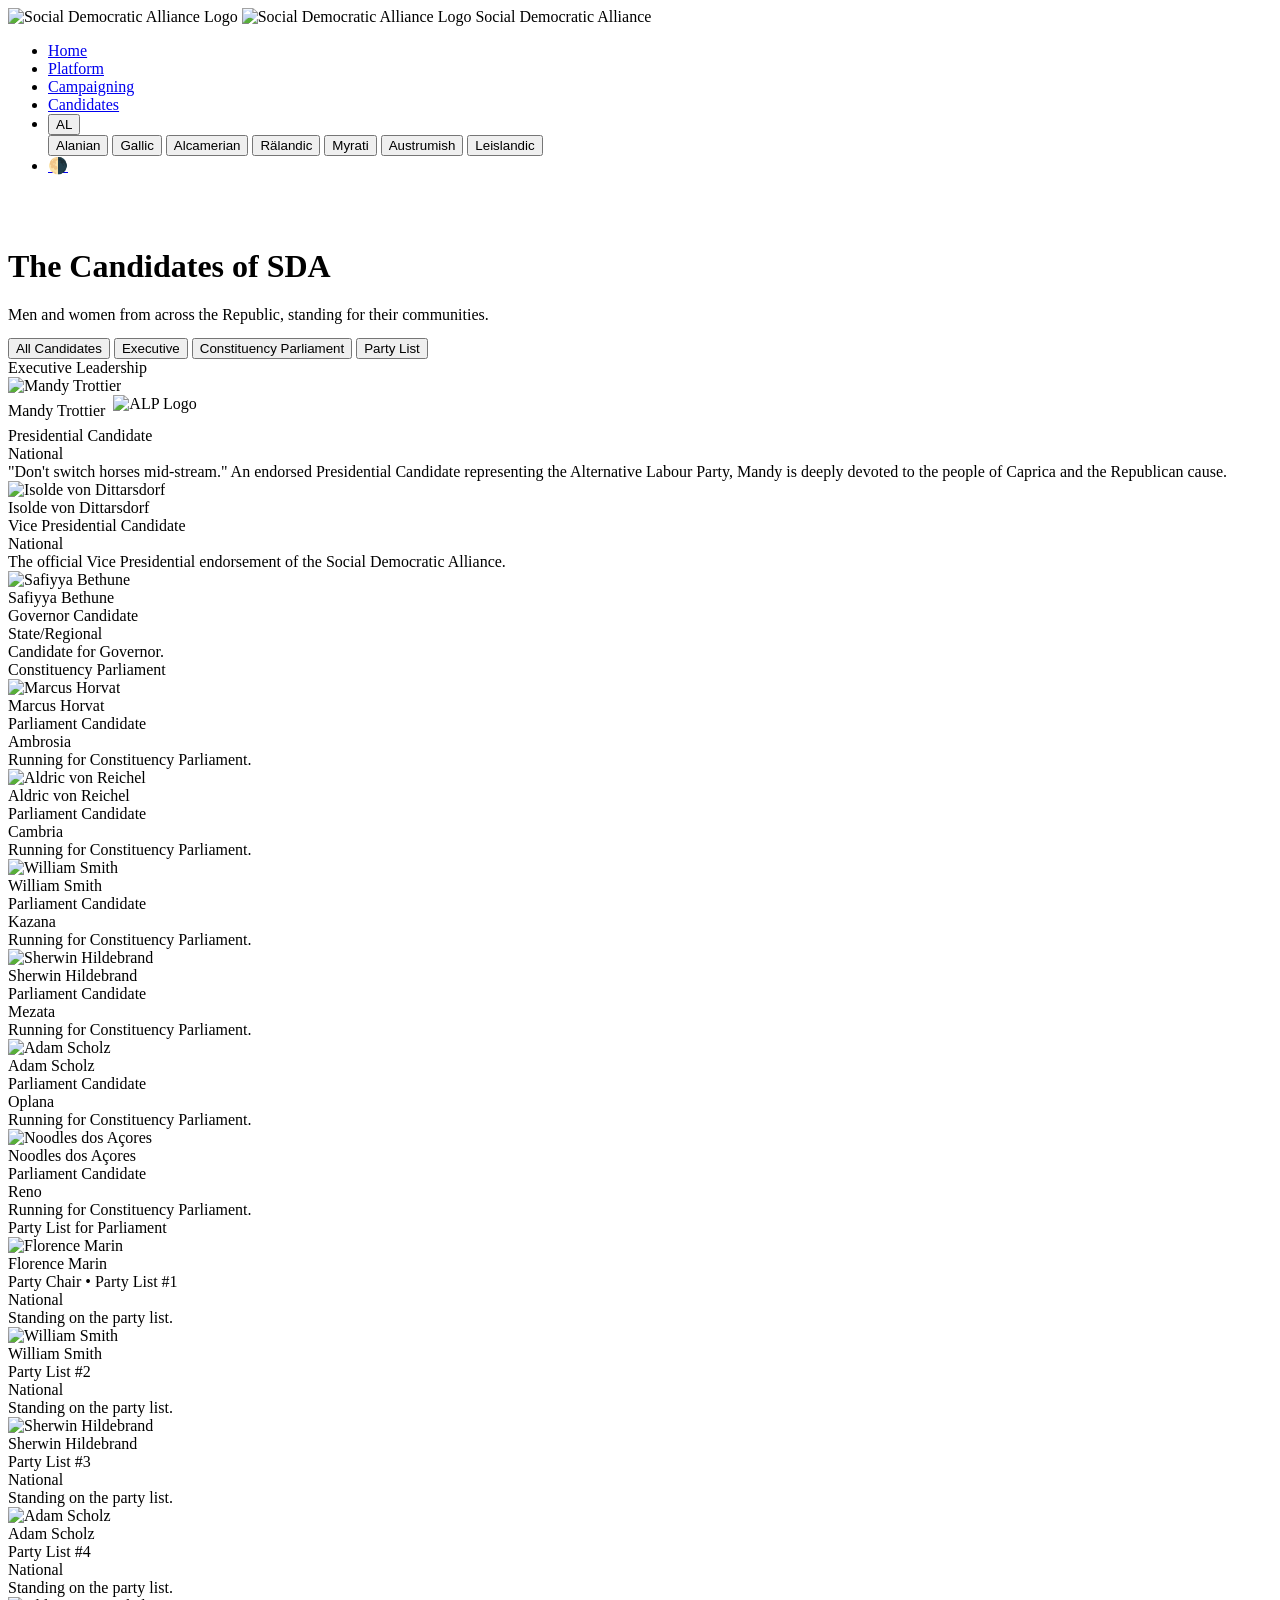
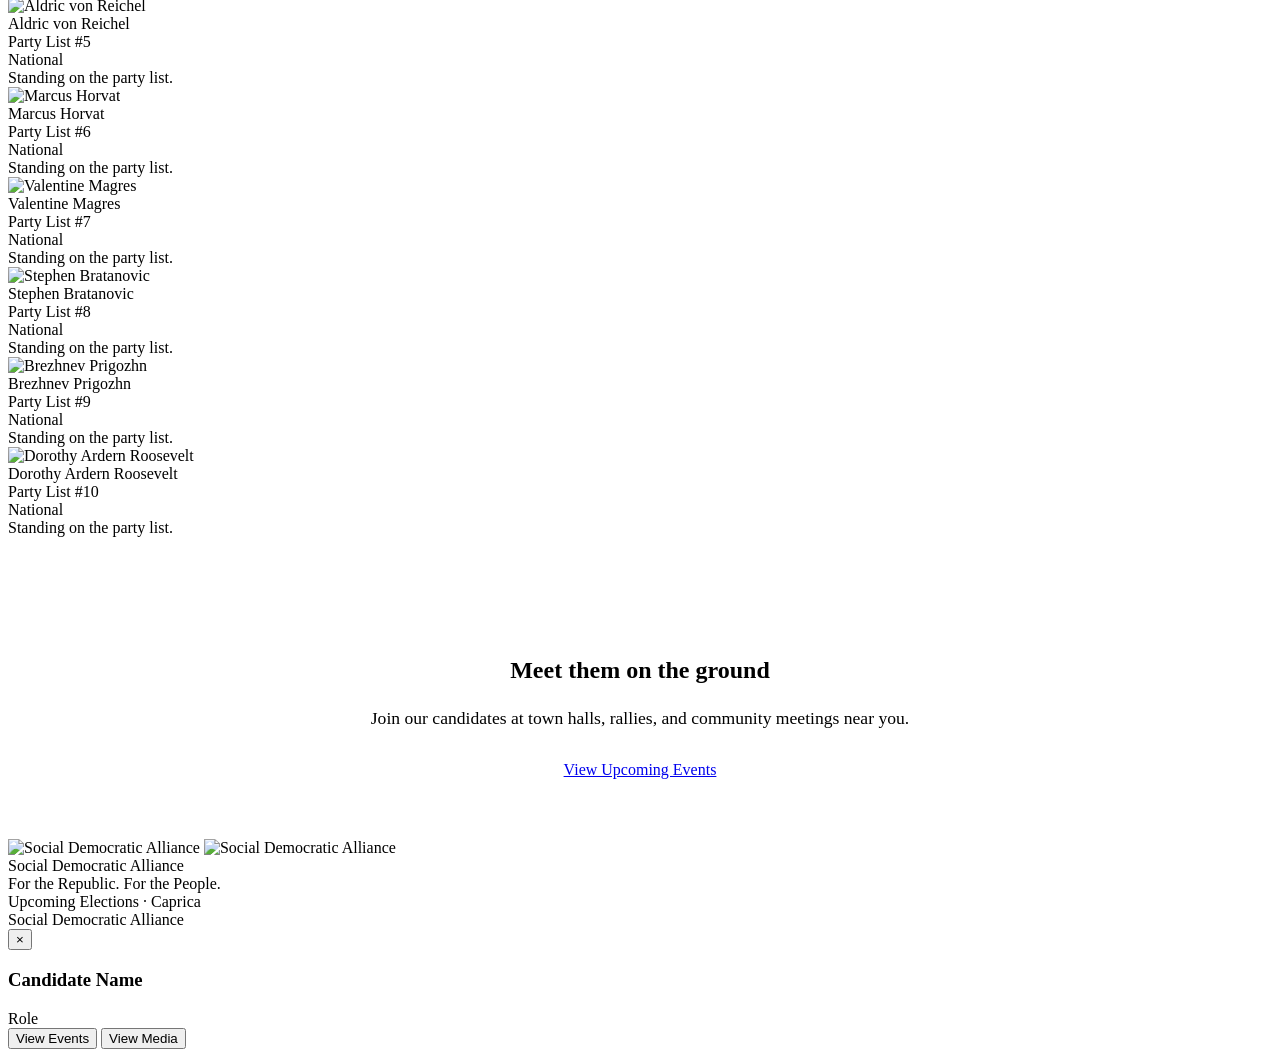
==== candidates.html @ 98ae981b "fix: prevent nav-brand from being overwritten by translations, preserving the site logos" ====
<!DOCTYPE html>

<html lang="en">
<head>
<meta charset="utf-8"/>
<meta content="width=device-width, initial-scale=1.0" name="viewport"/>
<title>Social Democratic Alliance - Candidates</title>
<link href="https://fonts.googleapis.com/css2?family=Playfair+Display:wght@400;600;700;900&amp;family=Inter:wght@300;400;500;600&amp;display=swap" rel="stylesheet"/>
<link href="assets/css/style.css?v=7.1" rel="stylesheet"/>
<script>
    const savedTheme = localStorage.getItem('theme');
    const systemPrefersDark = window.matchMedia && window.matchMedia('(prefers-color-scheme: dark)').matches;
    if (savedTheme === 'dark' || (!savedTheme && systemPrefersDark)) {
      document.documentElement.classList.add('dark-theme');
    }
  </script>
<script defer="" src="assets/js/translations.js?v=2.0"></script>
<link href="assets/images/favicon.png" rel="icon" type="image/png"/>
<meta content="Social Democratic Alliance - Candidates" property="og:title"/>
<meta content="Meet our candidates. For the Republic. For the People." property="og:description"/>
<meta content="https://uumeet-zade.github.io/sdapage/assets/images/assets/images/link_preview.png" property="og:image"/>
<meta content="website" property="og:type"/>
<meta content="summary_large_image" name="twitter:card"/>
<meta content="Social Democratic Alliance - Candidates" name="twitter:title"/>
<meta content="Meet our candidates. For the Republic. For the People." name="twitter:description"/>
<meta content="https://uumeet-zade.github.io/sdapage/assets/images/assets/images/link_preview.png" name="twitter:image"/>
</head>
<body>
<nav>
<a class="nav-brand" href="index.html" style="text-decoration: none; color: inherit;">
<img alt="Social Democratic Alliance Logo" class="nav-logo logo-light" src="assets/images/SDAlogo.svg"/>
<img alt="Social Democratic Alliance Logo" class="nav-logo logo-dark" src="assets/images/SDAlogo-dark.svg"/>
<span class="nav-name" data-i18n="nav-name">Social Democratic Alliance</span>
</a>
<ul class="nav-links">
<li><a data-i18n="nav-home" href="index.html">Home</a></li>
<li><a data-i18n="nav-platform" href="platform.html">Platform</a></li>
<li><a data-i18n="nav-campaigning" href="events.html">Campaigning</a></li>
<li><a class="active" data-i18n="nav-candidates" href="candidates.html">Candidates</a></li>
<li class="lang-switcher">
<button aria-label="Change Language" class="lang-toggle">
<span class="lang-current">AL</span>
</button>
<div class="lang-dropdown">
<button class="lang-option active" data-i18n="auto-candidates-1" data-lang="al">Alanian</button>
<button class="lang-option" data-i18n="auto-candidates-2" data-lang="ga">Gallic</button>
<button class="lang-option" data-i18n="auto-candidates-3" data-lang="ac">Alcamerian</button>
<button class="lang-option" data-i18n="auto-candidates-4" data-lang="ra">Rälandic</button>
<button class="lang-option" data-i18n="auto-candidates-5" data-lang="my">Myrati</button>
<button class="lang-option" data-i18n="auto-candidates-6" data-lang="au">Austrumish</button>
<button class="lang-option" data-i18n="auto-candidates-7" data-lang="le">Leislandic</button>
</div>
</li>
<li><a class="theme-toggle" data-i18n="auto-candidates-84" href="#" onclick="toggleTheme(event)" title="Toggle Night Mode">🌗</a></li>
</ul>
</nav>
<div class="page-header" style="margin-top: 73px;">
<h1 data-i18n="cand-page-title">The Candidates of SDA</h1>
<p data-i18n="cand-page-desc" style="margin-bottom: 24px;">Men and women from across the Republic, standing for their communities.</p>
</div>
<div class="candidate-filters event-filters" style="margin-top: -10px;">
<button class="filter-btn active" data-filter="all" data-i18n="filter-all-cand">All Candidates</button>
<button class="filter-btn" data-filter="executive" data-i18n="filter-exec">Executive</button>
<button class="filter-btn" data-filter="house" data-i18n="filter-house">Constituency Parliament</button>
<button class="filter-btn" data-filter="list" data-i18n="filter-list">Party List</button>
</div>
<div class="candidates-section">
<div class="candidates-category" data-category="executive">
<div class="category-label" data-i18n="cand-cat-exec">Executive Leadership</div>
<div class="featured-candidates">
<div class="featured-candidate-card">
<img alt="Mandy Trottier" class="candidate-image" src="assets/images/portraits/MandyTrottier.png"/>
<div class="candidate-details">
<div class="candidate-name" data-i18n="auto-candidates-8" style="display: flex; align-items: center; gap: 8px;">Mandy Trottier <img alt="ALP Logo" src="assets/images/ALPLogo.png" style="height: 32px; width: auto;" title="Alternative Labour Party"/></div>
<div class="candidate-role" data-i18n="auto-candidates-9">Presidential Candidate</div>
<div class="candidate-constituency" data-i18n="auto-candidates-10">National</div>
<div class="candidate-bio" data-i18n="auto-candidates-11">"Don't switch horses mid-stream." An endorsed Presidential Candidate representing the Alternative Labour Party, Mandy is deeply devoted to the people of Caprica and the Republican cause.</div>
</div>
</div>
<div class="featured-candidate-card">
<img alt="Isolde von Dittarsdorf" class="candidate-image" src="assets/images/portraits/IsoldeVonDittarsdorf.jpg"/>
<div class="candidate-details">
<div class="candidate-name" data-i18n="auto-candidates-12">Isolde von Dittarsdorf</div>
<div class="candidate-role" data-i18n="auto-candidates-13">Vice Presidential Candidate</div>
<div class="candidate-constituency" data-i18n="auto-candidates-14">National</div>
<div class="candidate-bio" data-i18n="auto-candidates-15">The official Vice Presidential endorsement of the Social Democratic Alliance.</div>
</div>
</div>
<div class="featured-candidate-card">
<img alt="Safiyya Bethune" class="candidate-image" src="assets/images/portraits/SafiyaBethune.jpg"/>
<div class="candidate-details">
<div class="candidate-name" data-i18n="auto-candidates-16">Safiyya Bethune</div>
<div class="candidate-role" data-i18n="role-gov">Governor Candidate</div>
<div class="candidate-constituency" data-i18n="const-gov">State/Regional</div>
<div class="candidate-bio" data-i18n="bio-gov">Candidate for Governor.</div>
</div>
</div>
</div>
</div>
<div class="candidates-category" data-category="house">
<div class="category-label" data-i18n="cand-cat-const">Constituency Parliament</div>
<div class="masonry-candidates">
<div class="candidate-card">
<img alt="Marcus Horvat" class="candidate-image" src="assets/images/portraits/MarcusHorvat.jpg" style="object-position: 100% 50%;"/>
<div class="candidate-name" data-i18n="auto-candidates-17">Marcus Horvat</div>
<div class="candidate-role" data-i18n="auto-candidates-18">Parliament Candidate</div>
<div class="candidate-constituency" data-i18n="auto-candidates-19">Ambrosia</div>
<div class="candidate-bio" data-i18n="auto-candidates-20">Running for Constituency Parliament.</div>
</div>
<div class="candidate-card">
<img alt="Aldric von Reichel" class="candidate-image" src="assets/images/portraits/AldricvonReichel.png" style="object-position: 100% 50%;"/>
<div class="candidate-name" data-i18n="auto-candidates-21">Aldric von Reichel</div>
<div class="candidate-role" data-i18n="auto-candidates-22">Parliament Candidate</div>
<div class="candidate-constituency" data-i18n="auto-candidates-23">Cambria</div>
<div class="candidate-bio" data-i18n="auto-candidates-24">Running for Constituency Parliament.</div>
</div>
<div class="candidate-card">
<img alt="William Smith" class="candidate-image" src="assets/images/portraits/WillSmith.png" style="object-position: 100% 50%;"/>
<div class="candidate-name" data-i18n="auto-candidates-25">William Smith</div>
<div class="candidate-role" data-i18n="auto-candidates-26">Parliament Candidate</div>
<div class="candidate-constituency" data-i18n="auto-candidates-27">Kazana</div>
<div class="candidate-bio" data-i18n="auto-candidates-28">Running for Constituency Parliament.</div>
</div>
<div class="candidate-card">
<img alt="Sherwin Hildebrand" class="candidate-image" src="assets/images/portraits/SherwinHildebrand.png" style="object-position: 100% 50%;"/>
<div class="candidate-name" data-i18n="auto-candidates-29">Sherwin Hildebrand</div>
<div class="candidate-role" data-i18n="auto-candidates-30">Parliament Candidate</div>
<div class="candidate-constituency" data-i18n="auto-candidates-31">Mezata</div>
<div class="candidate-bio" data-i18n="auto-candidates-32">Running for Constituency Parliament.</div>
</div>
<div class="candidate-card">
<img alt="Adam Scholz" class="candidate-image" src="assets/images/portraits/AdamScholz.png" style="object-position: 100% 50%;"/>
<div class="candidate-name" data-i18n="auto-candidates-33">Adam Scholz</div>
<div class="candidate-role" data-i18n="auto-candidates-34">Parliament Candidate</div>
<div class="candidate-constituency" data-i18n="auto-candidates-35">Oplana</div>
<div class="candidate-bio" data-i18n="auto-candidates-36">Running for Constituency Parliament.</div>
</div>
<div class="candidate-card">
<img alt="Noodles dos Açores" class="candidate-image" src="assets/images/portraits/NoodlesDosAcores.jpg" style="object-position: 100% 50%;"/>
<div class="candidate-name" data-i18n="auto-candidates-37">Noodles dos Açores</div>
<div class="candidate-role" data-i18n="auto-candidates-38">Parliament Candidate</div>
<div class="candidate-constituency" data-i18n="auto-candidates-39">Reno</div>
<div class="candidate-bio" data-i18n="auto-candidates-40">Running for Constituency Parliament.</div>
</div>
</div>
</div>
<div class="candidates-category" data-category="list">
<div class="category-label" data-i18n="cand-cat-list">Party List for Parliament</div>
<div class="masonry-candidates">
<div class="candidate-card">
<img alt="Florence Marin" class="candidate-image" src="assets/images/portraits/FlorenceMarin.png" style="object-position: 100% 50%;"/>
<div class="candidate-name" data-i18n="auto-candidates-41">Florence Marin</div>
<div class="candidate-role" data-i18n="auto-candidates-42">Party Chair • Party List #1</div>
<div class="candidate-constituency" data-i18n="auto-candidates-43">National</div>
<div class="candidate-bio" data-i18n="auto-candidates-44">Standing on the party list.</div>
</div>
<div class="candidate-card">
<img alt="William Smith" class="candidate-image" src="assets/images/portraits/WillSmith.png" style="object-position: 100% 50%;"/>
<div class="candidate-name" data-i18n="auto-candidates-45">William Smith</div>
<div class="candidate-role" data-i18n="auto-candidates-46">Party List #2</div>
<div class="candidate-constituency" data-i18n="auto-candidates-47">National</div>
<div class="candidate-bio" data-i18n="auto-candidates-48">Standing on the party list.</div>
</div>
<div class="candidate-card">
<img alt="Sherwin Hildebrand" class="candidate-image" src="assets/images/portraits/SherwinHildebrand.png" style="object-position: 100% 50%;"/>
<div class="candidate-name" data-i18n="auto-candidates-49">Sherwin Hildebrand</div>
<div class="candidate-role" data-i18n="auto-candidates-50">Party List #3</div>
<div class="candidate-constituency" data-i18n="auto-candidates-51">National</div>
<div class="candidate-bio" data-i18n="auto-candidates-52">Standing on the party list.</div>
</div>
<div class="candidate-card">
<img alt="Adam Scholz" class="candidate-image" src="assets/images/portraits/AdamScholz.png" style="object-position: 100% 50%;"/>
<div class="candidate-name" data-i18n="auto-candidates-53">Adam Scholz</div>
<div class="candidate-role" data-i18n="auto-candidates-54">Party List #4</div>
<div class="candidate-constituency" data-i18n="auto-candidates-55">National</div>
<div class="candidate-bio" data-i18n="auto-candidates-56">Standing on the party list.</div>
</div>
<div class="candidate-card">
<img alt="Aldric von Reichel" class="candidate-image" src="assets/images/portraits/AldricvonReichel.png" style="object-position: 100% 50%;"/>
<div class="candidate-name" data-i18n="auto-candidates-57">Aldric von Reichel</div>
<div class="candidate-role" data-i18n="auto-candidates-58">Party List #5</div>
<div class="candidate-constituency" data-i18n="auto-candidates-59">National</div>
<div class="candidate-bio" data-i18n="auto-candidates-60">Standing on the party list.</div>
</div>
<div class="candidate-card">
<img alt="Marcus Horvat" class="candidate-image" src="assets/images/portraits/MarcusHorvat.jpg" style="object-position: 100% 50%;"/>
<div class="candidate-name" data-i18n="auto-candidates-61">Marcus Horvat</div>
<div class="candidate-role" data-i18n="auto-candidates-62">Party List #6</div>
<div class="candidate-constituency" data-i18n="auto-candidates-63">National</div>
<div class="candidate-bio" data-i18n="auto-candidates-64">Standing on the party list.</div>
</div>
<div class="candidate-card">
<img alt="Valentine Magres" class="candidate-image" src="assets/images/portraits/ValentineMagres.png" style="object-position: 100% 50%;"/>
<div class="candidate-name" data-i18n="auto-candidates-65">Valentine Magres</div>
<div class="candidate-role" data-i18n="auto-candidates-66">Party List #7</div>
<div class="candidate-constituency" data-i18n="auto-candidates-67">National</div>
<div class="candidate-bio" data-i18n="auto-candidates-68">Standing on the party list.</div>
</div>
<div class="candidate-card">
<img alt="Stephen Bratanovic" class="candidate-image" src="assets/images/portraits/StephenBratanovic.jpg" style="object-position: 100% 50%;"/>
<div class="candidate-name" data-i18n="auto-candidates-69">Stephen Bratanovic</div>
<div class="candidate-role" data-i18n="auto-candidates-70">Party List #8</div>
<div class="candidate-constituency" data-i18n="auto-candidates-71">National</div>
<div class="candidate-bio" data-i18n="auto-candidates-72">Standing on the party list.</div>
</div>
<div class="candidate-card">
<img alt="Brezhnev Prigozhn" class="candidate-image" src="assets/images/portraits/BrezhnevPrigozgin.jpeg" style="object-position: 100% 50%;"/>
<div class="candidate-name" data-i18n="auto-candidates-73">Brezhnev Prigozhn</div>
<div class="candidate-role" data-i18n="auto-candidates-74">Party List #9</div>
<div class="candidate-constituency" data-i18n="auto-candidates-75">National</div>
<div class="candidate-bio" data-i18n="auto-candidates-76">Standing on the party list.</div>
</div>
<div class="candidate-card">
<img alt="Dorothy Ardern Roosevelt" class="candidate-image" src="assets/images/portraits/DorothyArdernRoosevelt.png" style="object-position: 100% 50%;"/>
<div class="candidate-name" data-i18n="auto-candidates-77">Dorothy Ardern Roosevelt</div>
<div class="candidate-role" data-i18n="auto-candidates-78">Party List #10</div>
<div class="candidate-constituency" data-i18n="auto-candidates-79">National</div>
<div class="candidate-bio" data-i18n="auto-candidates-80">Standing on the party list.</div>
</div>
</div>
</div>
</div>
<section class="pillars" style="text-align: center; padding: 60px 5%; background: var(--bg-body); margin-top: 40px;">
<h2 class="section-title" data-i18n="cand-meet-title" style="margin-bottom: 24px;">Meet them on the ground</h2>
<p data-i18n="cand-meet-desc" style="font-size: 1.1rem; color: var(--text-muted); max-width: 600px; margin: 0 auto 32px;">Join our candidates at town halls, rallies, and community meetings near you.</p>
<a class="btn-primary" data-i18n="cand-meet-btn" href="events.html">View Upcoming Events</a>
</section>
<footer>
<div class="footer-container">
<div class="footer-brand">
<img alt="Social Democratic Alliance" class="logo-light" src="assets/images/SDAlogo.svg"/>
<img alt="Social Democratic Alliance" class="logo-dark" src="assets/images/SDAlogo-dark.svg"/>
<div class="footer-brand-text">
<div class="footer-name" data-i18n="footer-name">Social Democratic Alliance</div>
<div class="footer-motto" data-i18n="footer-motto">For the Republic. For the People.</div>
</div>
</div>
<div class="footer-copy" data-i18n="footer-copy">
          Upcoming Elections · Caprica<br/>
          Social Democratic Alliance
        </div>
</div>
</footer>
<!-- Candidate Action Modal -->
<div class="modal-backdrop" id="candidate-modal">
<div class="modal-content">
<button aria-label="Close modal" class="modal-close">×</button>
<div class="modal-header">
<h3 id="modal-candidate-name">Candidate Name</h3>
<p class="candidate-role" data-i18n="auto-candidates-81" id="modal-candidate-role" style="margin-bottom: 0;">Role</p>
</div>
<div class="modal-body">
<button class="btn-primary modal-action-btn" data-i18n="auto-candidates-82" onclick="alert('Coming soon!')">View Events</button>
<button class="btn-secondary modal-action-btn" onclick="alert('Coming soon!')">View Media</button>
</div>
</div>
</div>
<script>
    function toggleTheme(e) {
      if (e) e.preventDefault();
      const html = document.documentElement;
      if (html.classList.contains('dark-theme')) {
        html.classList.remove('dark-theme');
        localStorage.setItem('theme', 'light');
      } else {
        html.classList.add('dark-theme');
        localStorage.setItem('theme', 'dark');
      }
    }

    // Modal Logic
    document.addEventListener('DOMContentLoaded', () => {
      const modal = document.getElementById('candidate-modal');
      const closeBtn = document.querySelector('.modal-close');
      const nameEl = document.getElementById('modal-candidate-name');
      const roleEl = document.getElementById('modal-candidate-role');
      const candidateCards = document.querySelectorAll('.candidate-card, .featured-candidate-card');

      // Open modal on card click
      candidateCards.forEach(card => {
        card.addEventListener('click', () => {
          const name = card.querySelector('.candidate-name').textContent;
          const role = card.querySelector('.candidate-role').textContent;
          
          nameEl.textContent = name;
          roleEl.textContent = role;
          
          const modalBody = modal.querySelector('.modal-body');
          if (name.includes('Isolde') || name.includes('Mandy')) {
             modalBody.innerHTML = '<p style="text-align: center; color: var(--text-muted); font-style: italic; font-size: 1.1rem; padding: 20px 0;">Refer to their respective publishings for campaigning and media events.</p>';
          } else {
             modalBody.innerHTML = `
                <button class="btn-primary modal-action-btn" onclick="alert('Coming soon!')">View Events</button>
                <button class="btn-secondary modal-action-btn" onclick="alert('Coming soon!')">View Media</button>
             `;
          }
          
          modal.classList.add('active');
          document.body.style.overflow = 'hidden'; // Prevent scrolling
        });
      });

      // Close modal functions
      const closeModal = () => {
        modal.classList.remove('active');
        document.body.style.overflow = ''; // Restore scrolling
      };

      closeBtn.addEventListener('click', closeModal);

      // Close on backdrop click
      modal.addEventListener('click', (e) => {
        if (e.target === modal) {
          closeModal();
        }
      });
      
      // Close on Escape key
      document.addEventListener('keydown', (e) => {
        if (e.key === 'Escape' && modal.classList.contains('active')) {
          closeModal();
        }
      });
    });

    // Filter Logic
    document.addEventListener('DOMContentLoaded', () => {
      const filterBtns = document.querySelectorAll('.candidate-filters .filter-btn');
      const categories = document.querySelectorAll('.candidates-category');
      
      // Ensure smooth transitions
      categories.forEach(c => {
        c.style.transition = 'opacity 0.4s ease, transform 0.5s cubic-bezier(0.175, 0.885, 0.32, 1.1)';
      });

      filterBtns.forEach(btn => {
        btn.addEventListener('click', () => {
          filterBtns.forEach(b => b.classList.remove('active'));
          btn.classList.add('active');

          const filterValue = btn.getAttribute('data-filter');

          categories.forEach(category => {
            const catType = category.getAttribute('data-category');
            if (filterValue === 'all' || catType === filterValue) {
              category.style.display = 'block';
              setTimeout(() => {
                category.style.opacity = '1';
                category.style.transform = 'translateY(0) scale(1)';
              }, 10);
            } else {
              category.style.opacity = '0';
              category.style.transform = 'translateY(20px) scale(0.95)';
              setTimeout(() => {
                category.style.display = 'none';
              }, 300);
            }
          });
        });
      });
    });
  </script>
</body>
</html>
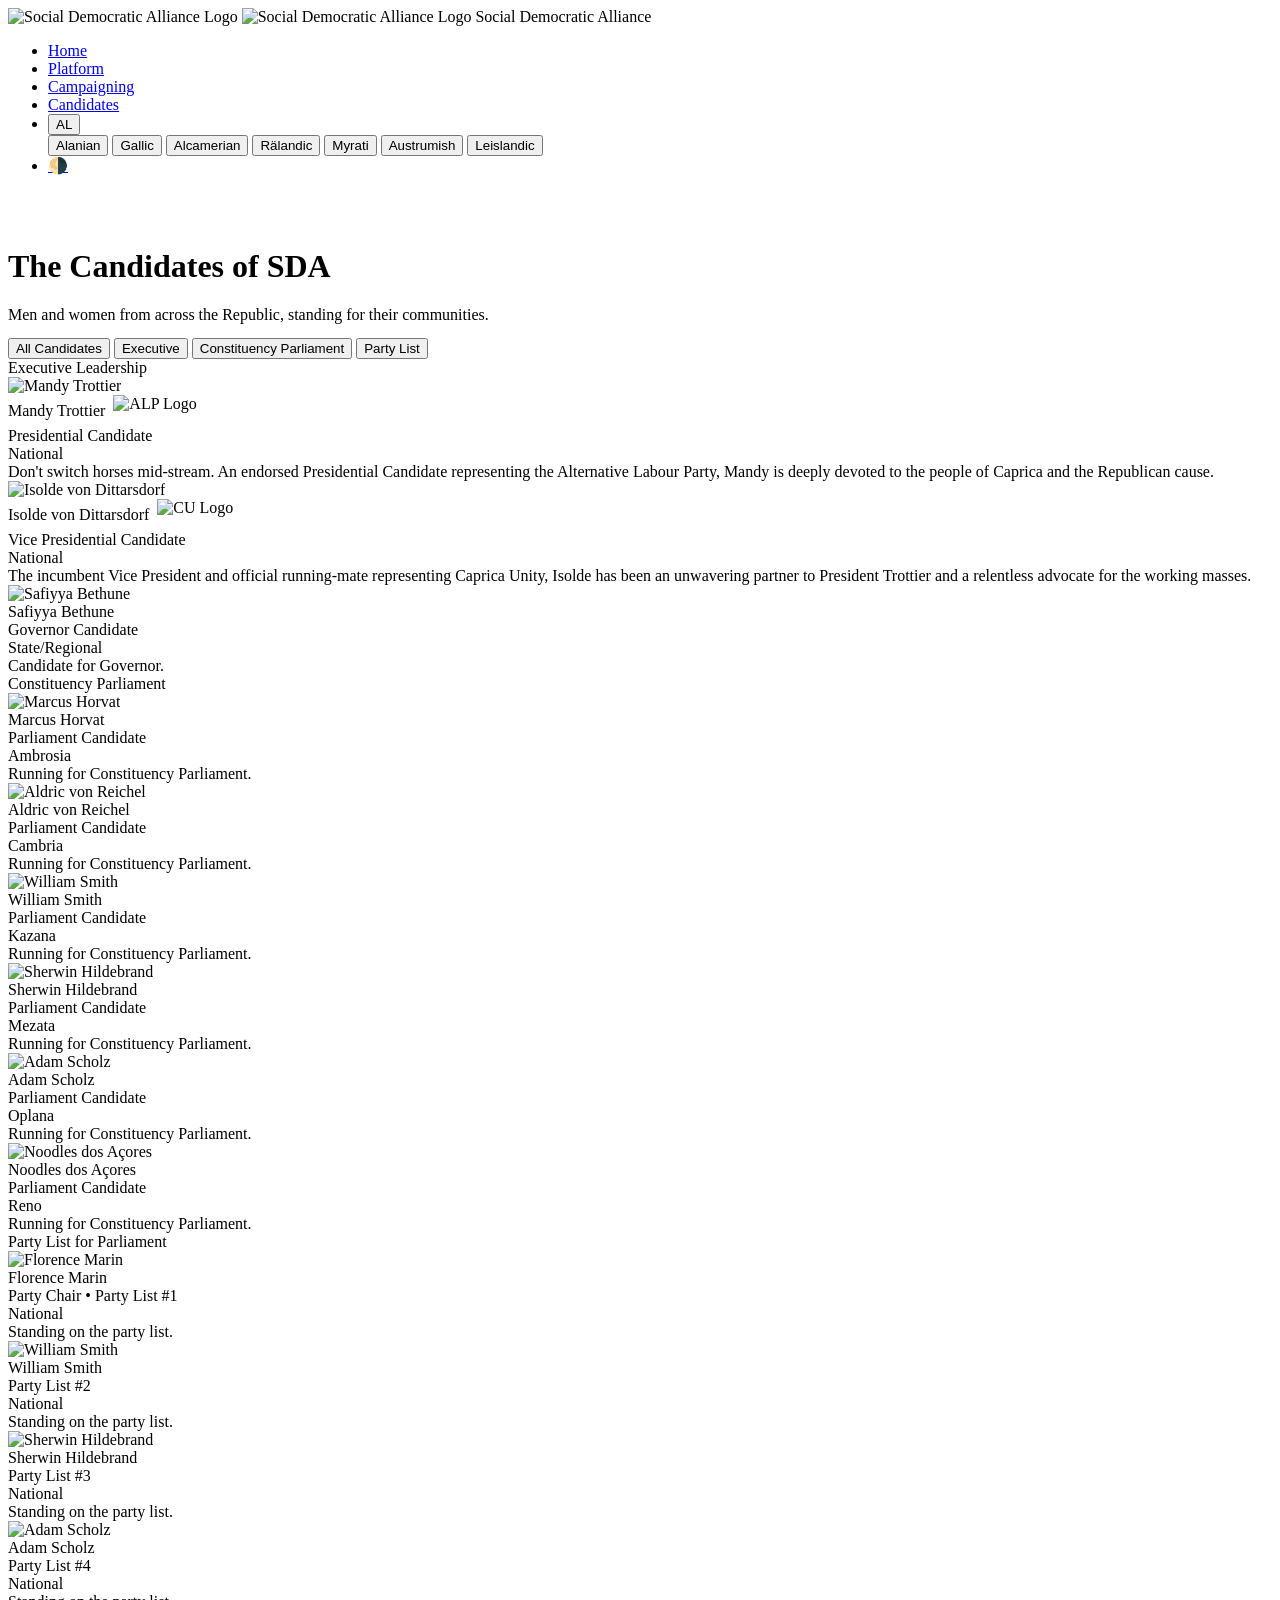
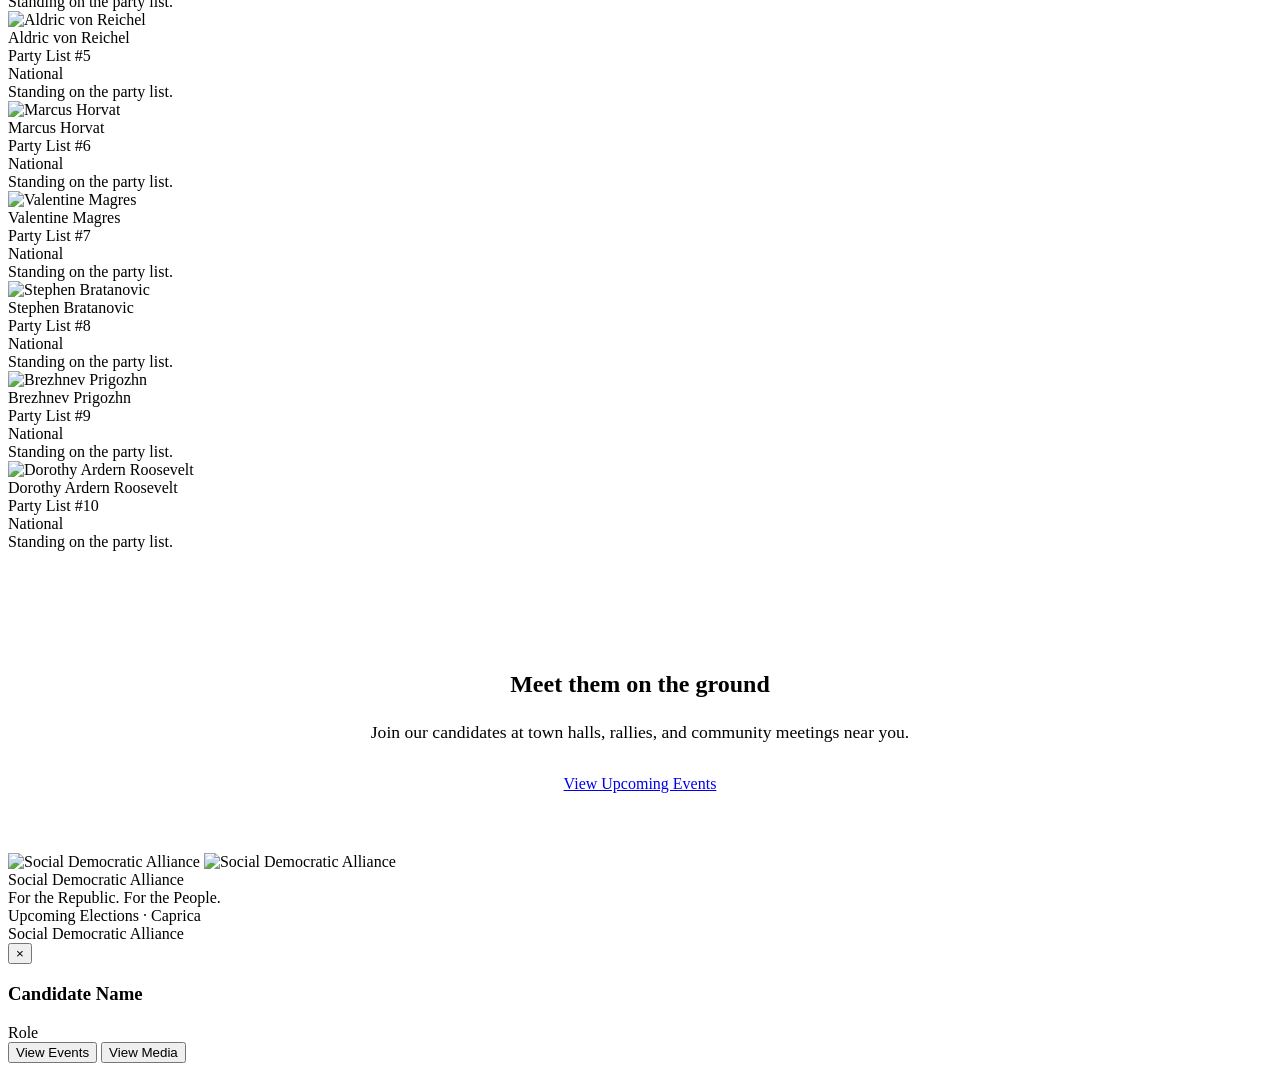
==== commit 8c11e6a8: "chore: remove mottos and quotes from Mandy and Isolde bios" ====
--- a/candidates.html
+++ b/candidates.html
@@ -74,16 +74,16 @@
 <div class="candidate-name" data-i18n="auto-candidates-8" style="display: flex; align-items: center; gap: 8px;">Mandy Trottier <img alt="ALP Logo" src="assets/images/ALPLogo.png" style="height: 32px; width: auto;" title="Alternative Labour Party"/></div>
 <div class="candidate-role" data-i18n="auto-candidates-9">Presidential Candidate</div>
 <div class="candidate-constituency" data-i18n="auto-candidates-10">National</div>
-<div class="candidate-bio" data-i18n="auto-candidates-11">"Don't switch horses mid-stream." An endorsed Presidential Candidate representing the Alternative Labour Party, Mandy is deeply devoted to the people of Caprica and the Republican cause.</div>
+<div class="candidate-bio" data-i18n="auto-candidates-11">Don't switch horses mid-stream. An endorsed Presidential Candidate representing the Alternative Labour Party, Mandy is deeply devoted to the people of Caprica and the Republican cause.</div>
 </div>
 </div>
 <div class="featured-candidate-card">
 <img alt="Isolde von Dittarsdorf" class="candidate-image" src="assets/images/portraits/IsoldeVonDittarsdorf.jpg"/>
 <div class="candidate-details">
-<div class="candidate-name" data-i18n="auto-candidates-12">Isolde von Dittarsdorf</div>
+<div class="candidate-name" data-i18n="auto-candidates-12" style="display: flex; align-items: center; gap: 8px;">Isolde von Dittarsdorf <img alt="CU Logo" src="assets/images/portraits/CapricaUnityLogo.png" style="height: 32px; width: auto;" title="Caprica Unity"/></div>
 <div class="candidate-role" data-i18n="auto-candidates-13">Vice Presidential Candidate</div>
 <div class="candidate-constituency" data-i18n="auto-candidates-14">National</div>
-<div class="candidate-bio" data-i18n="auto-candidates-15">The official Vice Presidential endorsement of the Social Democratic Alliance.</div>
+<div class="candidate-bio" data-i18n="auto-candidates-15">The incumbent Vice President and official running-mate representing Caprica Unity, Isolde has been an unwavering partner to President Trottier and a relentless advocate for the working masses.</div>
 </div>
 </div>
 <div class="featured-candidate-card">
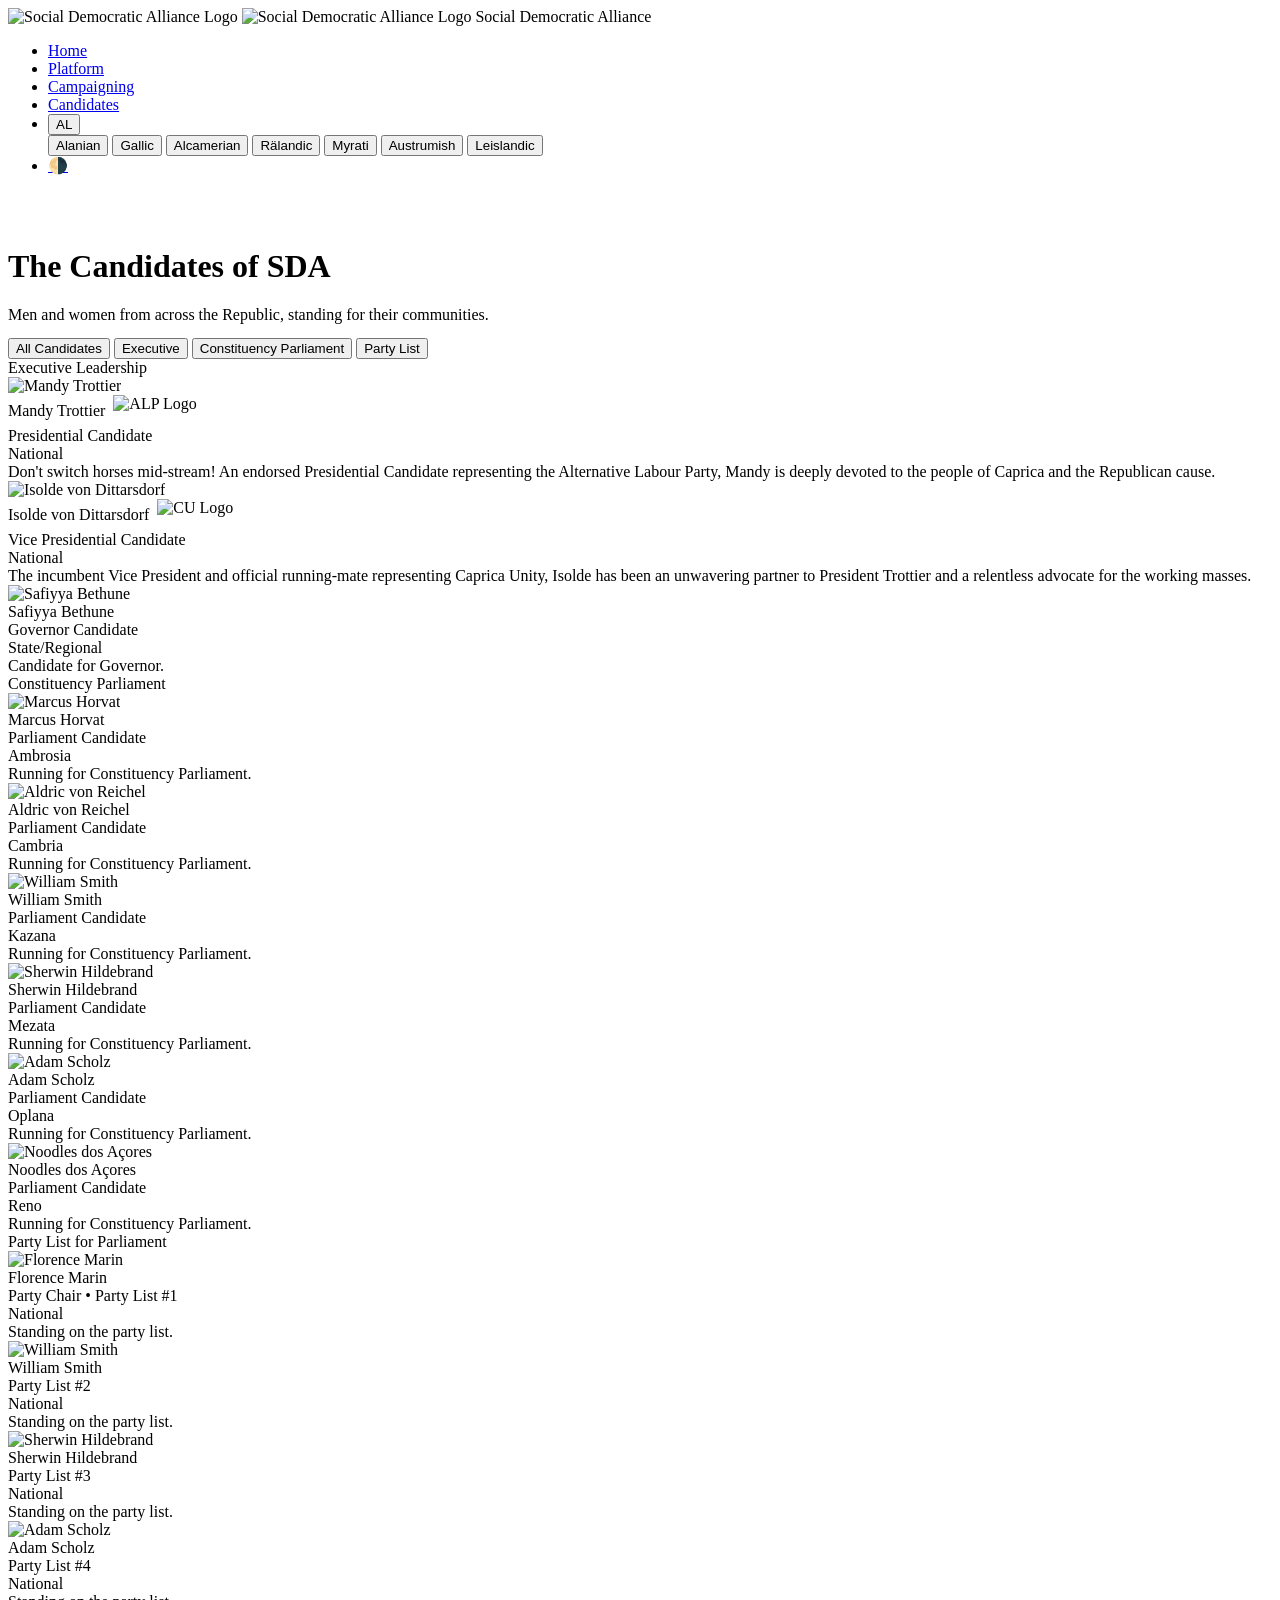
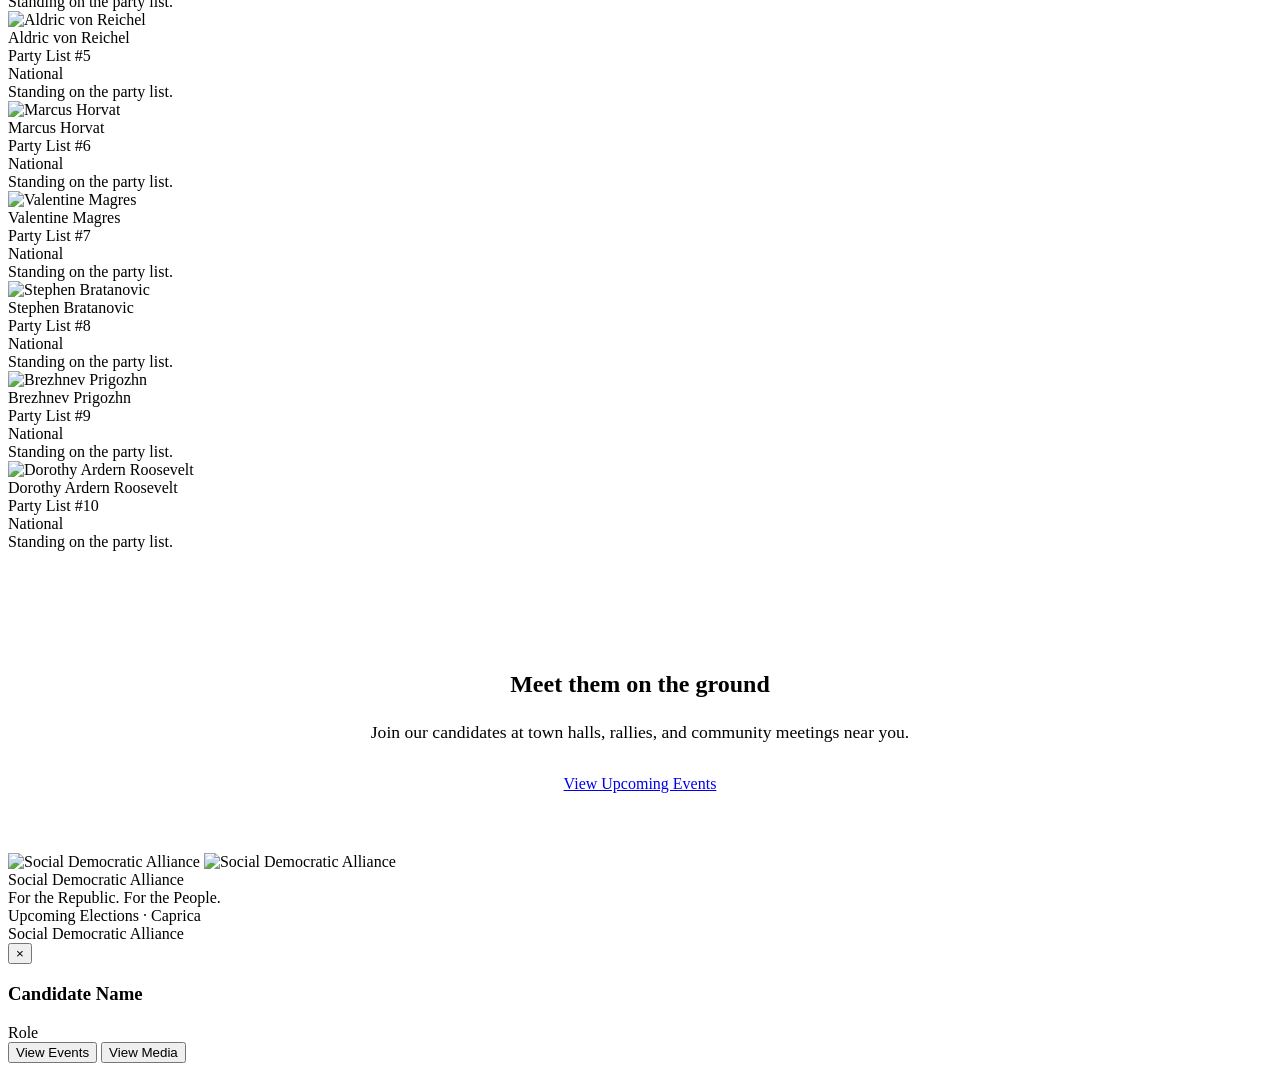
==== commit 196d8541: "Fix translation browser bugs, update Alanian label, and update Party Leadership roles" ====
--- a/candidates.html
+++ b/candidates.html
@@ -1,8 +1,9 @@
 <!DOCTYPE html>
 
-<html lang="en">
+<html lang="en" translate="no">
 <head>
 <meta charset="utf-8"/>
+<meta name="google" content="notranslate"/>
 <meta content="width=device-width, initial-scale=1.0" name="viewport"/>
 <title>Social Democratic Alliance - Candidates</title>
 <link href="https://fonts.googleapis.com/css2?family=Playfair+Display:wght@400;600;700;900&amp;family=Inter:wght@300;400;500;600&amp;display=swap" rel="stylesheet"/>
@@ -14,7 +15,7 @@
       document.documentElement.classList.add('dark-theme');
     }
   </script>
-<script defer="" src="assets/js/translations.js?v=2.0"></script>
+<script defer="" src="assets/js/translations.js?v=2.2"></script>
 <link href="assets/images/favicon.png" rel="icon" type="image/png"/>
 <meta content="Social Democratic Alliance - Candidates" property="og:title"/>
 <meta content="Meet our candidates. For the Republic. For the People." property="og:description"/>
@@ -74,7 +75,7 @@
 <div class="candidate-name" data-i18n="auto-candidates-8" style="display: flex; align-items: center; gap: 8px;">Mandy Trottier <img alt="ALP Logo" src="assets/images/ALPLogo.png" style="height: 32px; width: auto;" title="Alternative Labour Party"/></div>
 <div class="candidate-role" data-i18n="auto-candidates-9">Presidential Candidate</div>
 <div class="candidate-constituency" data-i18n="auto-candidates-10">National</div>
-<div class="candidate-bio" data-i18n="auto-candidates-11">Don't switch horses mid-stream. An endorsed Presidential Candidate representing the Alternative Labour Party, Mandy is deeply devoted to the people of Caprica and the Republican cause.</div>
+<div class="candidate-bio" data-i18n="auto-candidates-11">Don't switch horses mid-stream! An endorsed Presidential Candidate representing the Alternative Labour Party, Mandy is deeply devoted to the people of Caprica and the Republican cause.</div>
 </div>
 </div>
 <div class="featured-candidate-card">
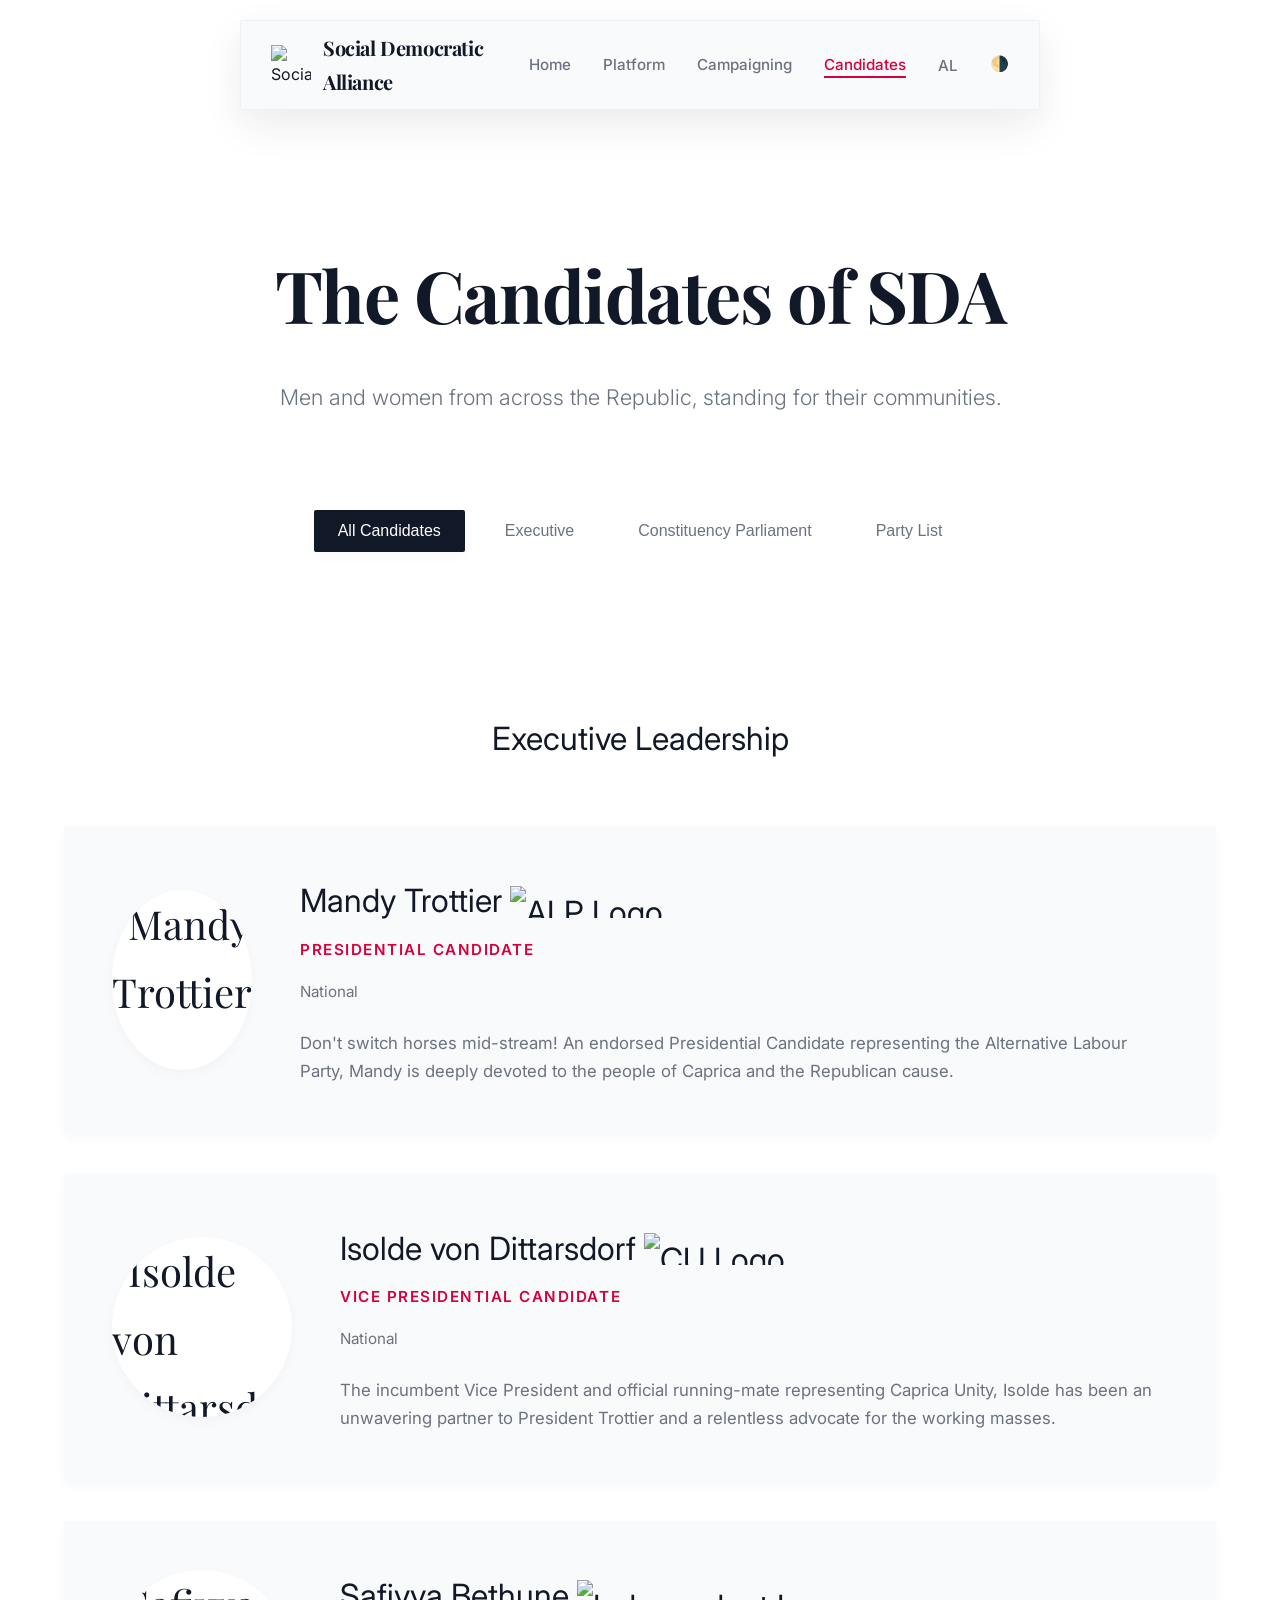
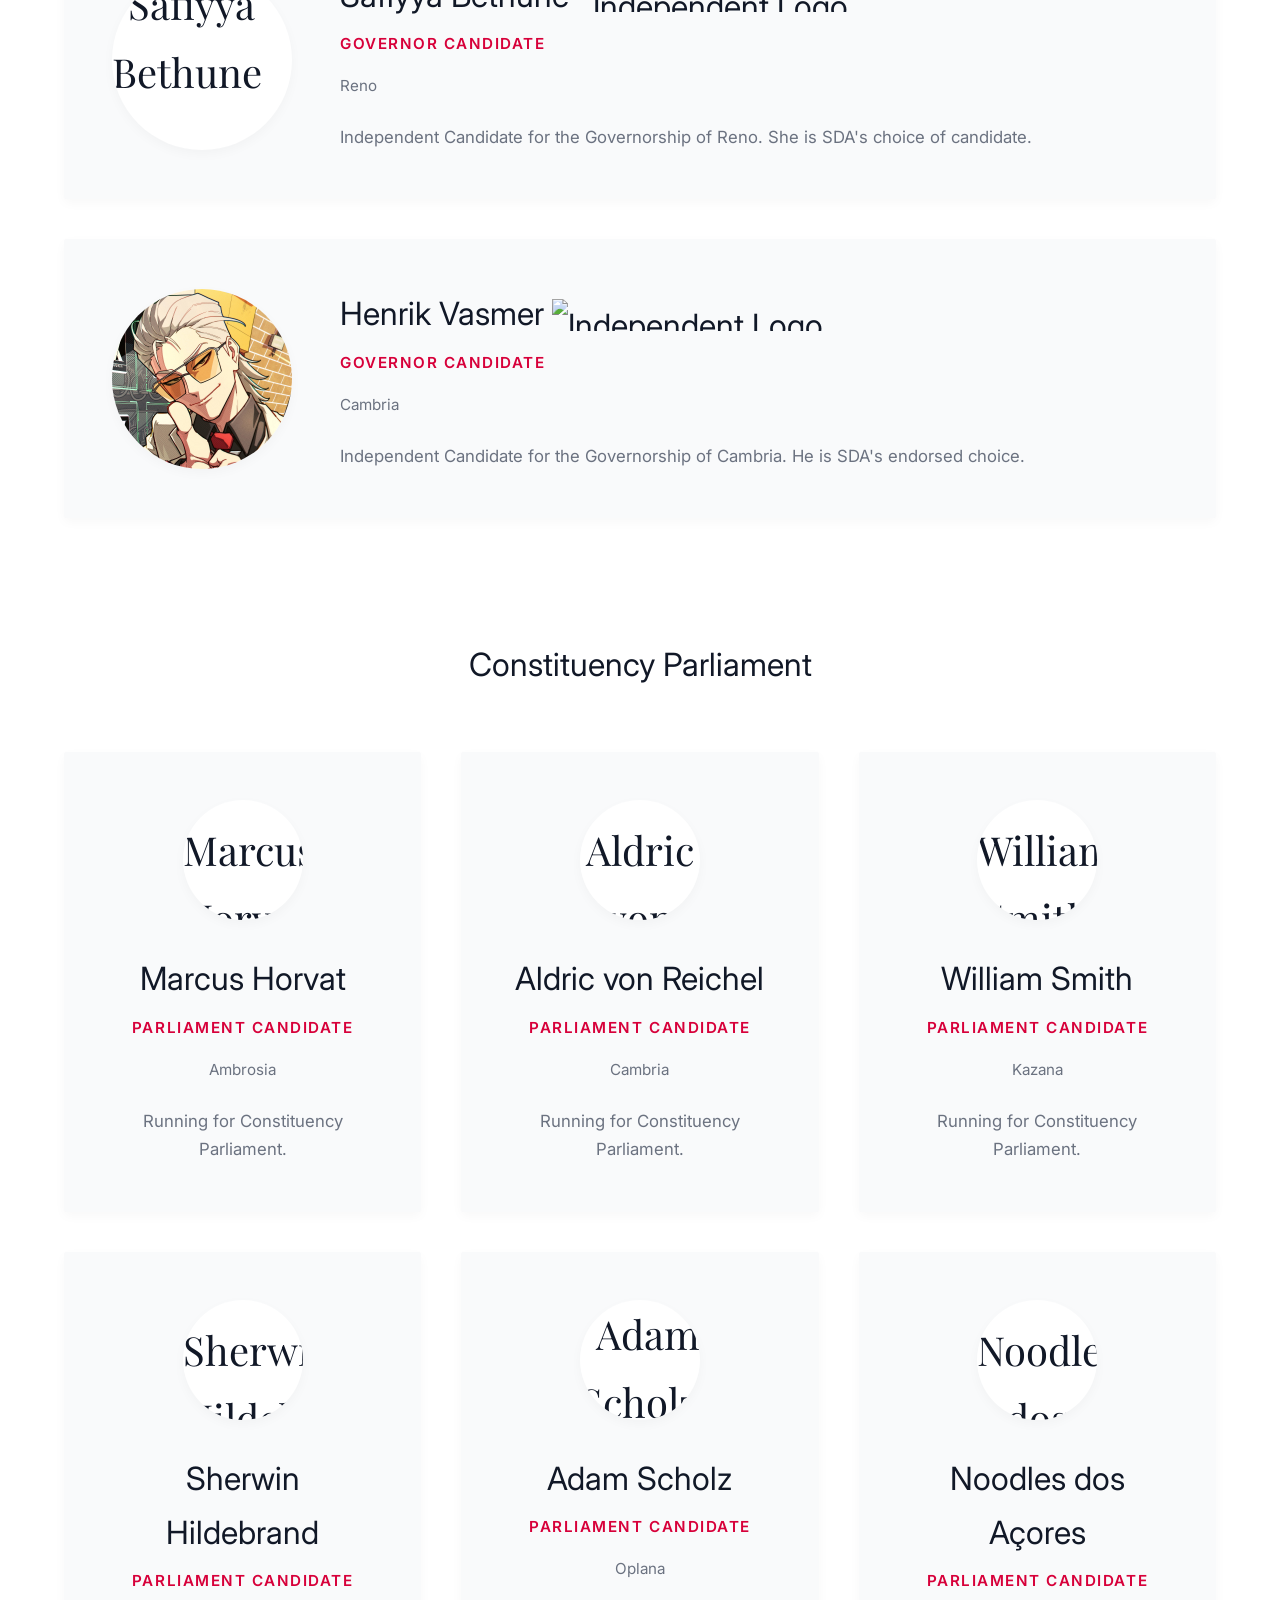
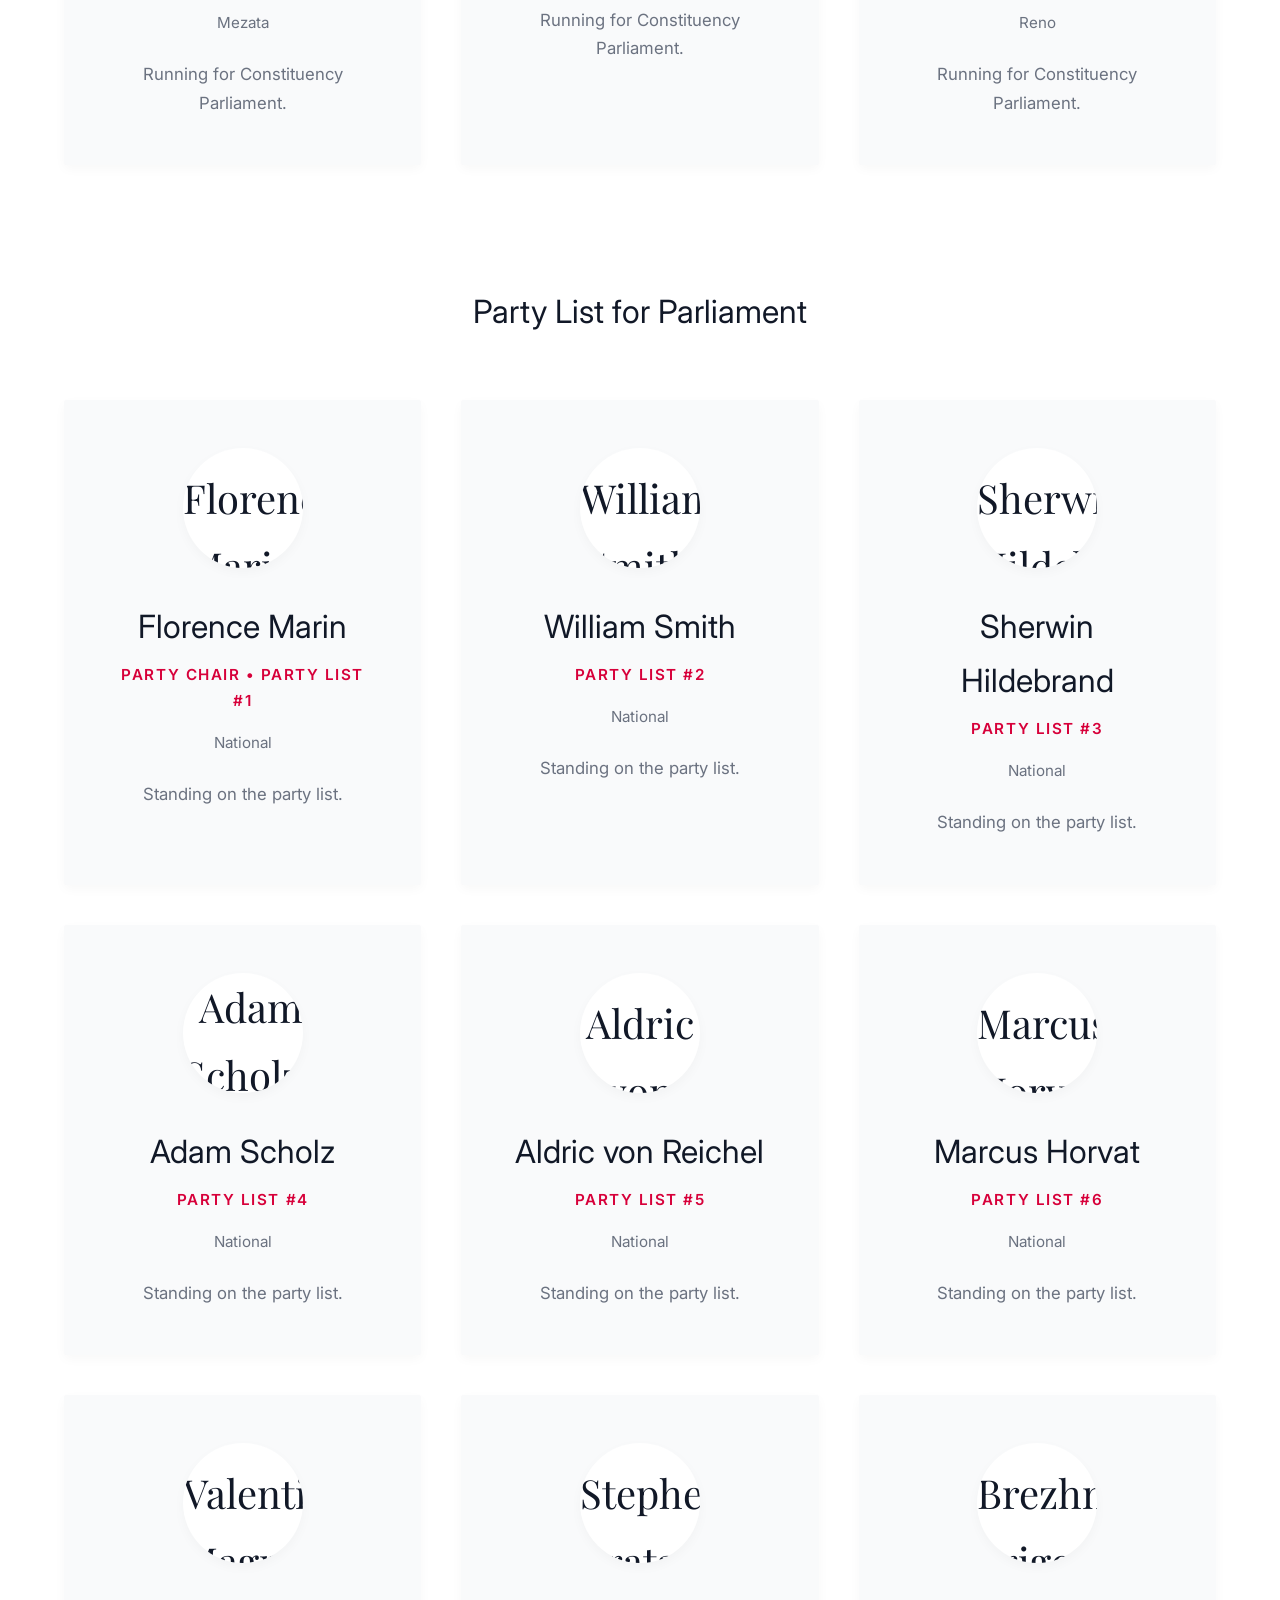
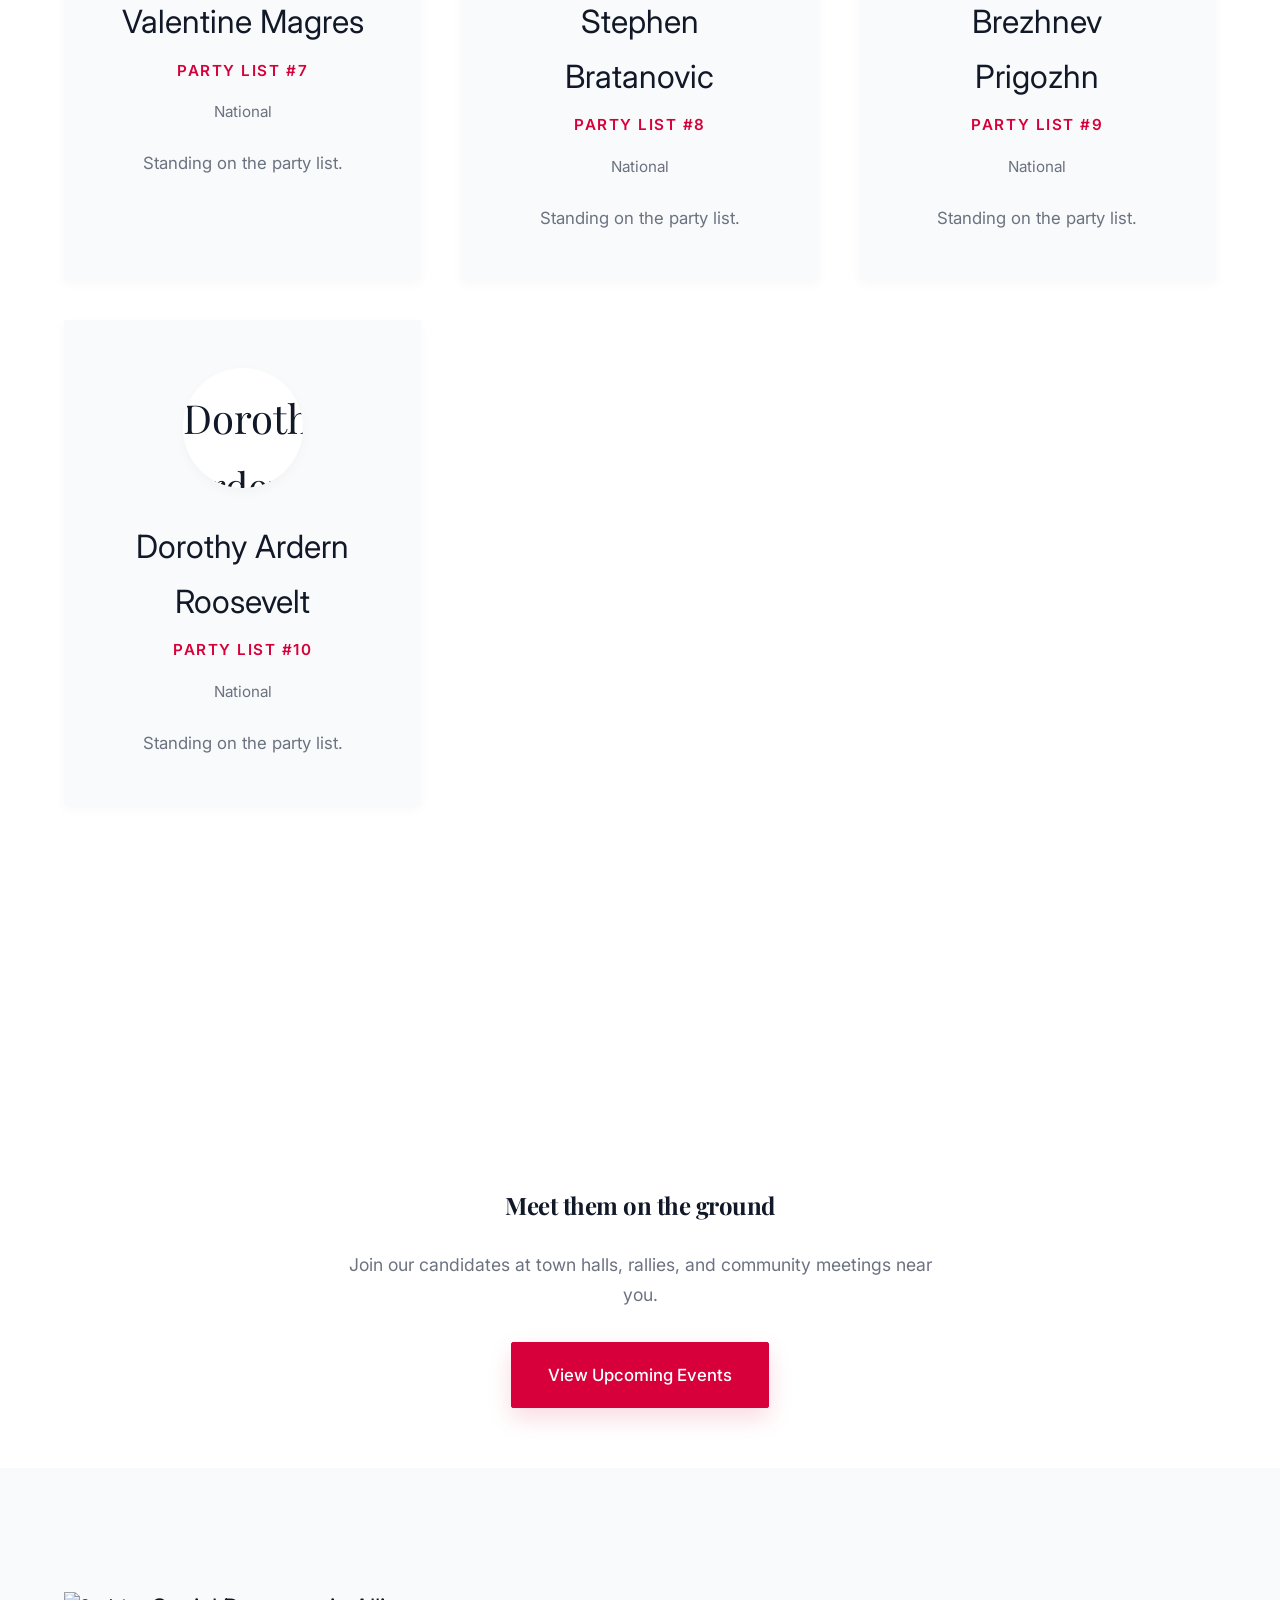
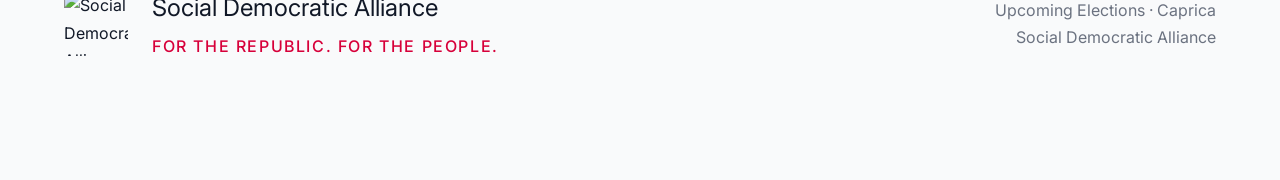
==== commit 42e10755: "oough" ====
--- a/candidates.html
+++ b/candidates.html
@@ -3,7 +3,7 @@
 <html lang="en" translate="no">
 <head>
 <meta charset="utf-8"/>
-<meta name="google" content="notranslate"/>
+<meta content="notranslate" name="google"/>
 <meta content="width=device-width, initial-scale=1.0" name="viewport"/>
 <title>Social Democratic Alliance - Candidates</title>
 <link href="https://fonts.googleapis.com/css2?family=Playfair+Display:wght@400;600;700;900&amp;family=Inter:wght@300;400;500;600&amp;display=swap" rel="stylesheet"/>
@@ -33,6 +33,7 @@
 <img alt="Social Democratic Alliance Logo" class="nav-logo logo-dark" src="assets/images/SDAlogo-dark.svg"/>
 <span class="nav-name" data-i18n="nav-name">Social Democratic Alliance</span>
 </a>
+<button aria-label="Toggle Menu" class="mobile-menu-toggle" onclick="toggleMobileMenu()">☰</button>
 <ul class="nav-links">
 <li><a data-i18n="nav-home" href="index.html">Home</a></li>
 <li><a data-i18n="nav-platform" href="platform.html">Platform</a></li>
@@ -57,7 +58,8 @@
 </nav>
 <div class="page-header" style="margin-top: 73px;">
 <h1 data-i18n="cand-page-title">The Candidates of SDA</h1>
-<p data-i18n="cand-page-desc" style="margin-bottom: 24px;">Men and women from across the Republic, standing for their communities.</p>
+<p data-i18n="cand-page-desc" style="margin-bottom: 24px;">Men and women from across the Republic, standing for
+      their communities.</p>
 </div>
 <div class="candidate-filters event-filters" style="margin-top: -10px;">
 <button class="filter-btn active" data-filter="all" data-i18n="filter-all-cand">All Candidates</button>
@@ -72,10 +74,13 @@
 <div class="featured-candidate-card">
 <img alt="Mandy Trottier" class="candidate-image" src="assets/images/portraits/MandyTrottier.png"/>
 <div class="candidate-details">
-<div class="candidate-name" data-i18n="auto-candidates-8" style="display: flex; align-items: center; gap: 8px;">Mandy Trottier <img alt="ALP Logo" src="assets/images/ALPLogo.png" style="height: 32px; width: auto;" title="Alternative Labour Party"/></div>
+<div class="candidate-name" data-i18n="auto-candidates-8" style="display: flex; align-items: center; gap: 8px;">Mandy Trottier <img alt="ALP Logo" src="assets/images/ALPLogo.png" style="height: 32px; width: auto;" title="Alternative Labour Party"/>
+</div>
 <div class="candidate-role" data-i18n="auto-candidates-9">Presidential Candidate</div>
 <div class="candidate-constituency" data-i18n="auto-candidates-10">National</div>
-<div class="candidate-bio" data-i18n="auto-candidates-11">Don't switch horses mid-stream! An endorsed Presidential Candidate representing the Alternative Labour Party, Mandy is deeply devoted to the people of Caprica and the Republican cause.</div>
+<div class="candidate-bio" data-i18n="auto-candidates-11">Don't switch horses mid-stream! An endorsed
+              Presidential Candidate representing the Alternative Labour Party, Mandy is deeply devoted to the people of
+              Caprica and the Republican cause.</div>
 </div>
 </div>
 <div class="featured-candidate-card">
@@ -84,16 +89,27 @@
 <div class="candidate-name" data-i18n="auto-candidates-12" style="display: flex; align-items: center; gap: 8px;">Isolde von Dittarsdorf <img alt="CU Logo" src="assets/images/portraits/CapricaUnityLogo.png" style="height: 32px; width: auto;" title="Caprica Unity"/></div>
 <div class="candidate-role" data-i18n="auto-candidates-13">Vice Presidential Candidate</div>
 <div class="candidate-constituency" data-i18n="auto-candidates-14">National</div>
-<div class="candidate-bio" data-i18n="auto-candidates-15">The incumbent Vice President and official running-mate representing Caprica Unity, Isolde has been an unwavering partner to President Trottier and a relentless advocate for the working masses.</div>
+<div class="candidate-bio" data-i18n="auto-candidates-15">The incumbent Vice President and official
+              running-mate representing Caprica Unity, Isolde has been an unwavering partner to President Trottier and a
+              relentless advocate for the working masses.</div>
 </div>
 </div>
 <div class="featured-candidate-card">
 <img alt="Safiyya Bethune" class="candidate-image" src="assets/images/portraits/SafiyaBethune.jpg"/>
 <div class="candidate-details">
-<div class="candidate-name" data-i18n="auto-candidates-16">Safiyya Bethune</div>
-<div class="candidate-role" data-i18n="role-gov">Governor Candidate</div>
-<div class="candidate-constituency" data-i18n="const-gov">State/Regional</div>
-<div class="candidate-bio" data-i18n="bio-gov">Candidate for Governor.</div>
+<div class="candidate-name" data-i18n="auto-candidates-16" style="display: flex; align-items: center; gap: 8px;">Safiyya Bethune <img alt="Independent Logo" src="assets/images/independent.png" style="height: 32px; width: auto;" title="Independent"/></div>
+<div class="candidate-role" data-i18n="role-gov-safiyya">Governor Candidate</div>
+<div class="candidate-constituency" data-i18n="const-gov-safiyya">Reno</div>
+<div class="candidate-bio" data-i18n="bio-gov-safiyya">Independent Candidate for the Governorship of Reno. She is SDA's choice of candidate.</div>
+</div>
+</div>
+<div class="featured-candidate-card">
+<img alt="Henrik Vasmer" class="candidate-image" src="assets/images/portraits/henrikvasmer.jpg" style="object-position: 30% 15%;"/>
+<div class="candidate-details">
+<div class="candidate-name" data-i18n="name-gov-henrik" style="display: flex; align-items: center; gap: 8px;">Henrik Vasmer <img alt="Independent Logo" src="assets/images/independent.png" style="height: 32px; width: auto;" title="Independent"/></div>
+<div class="candidate-role" data-i18n="role-gov-henrik">Governor Candidate</div>
+<div class="candidate-constituency" data-i18n="const-gov-henrik">Cambria</div>
+<div class="candidate-bio" data-i18n="bio-gov-henrik">Independent Candidate for the Governorship of Cambria. He is SDA's endorsed choice.</div>
 </div>
 </div>
 </div>
@@ -223,7 +239,8 @@
 </div>
 <section class="pillars" style="text-align: center; padding: 60px 5%; background: var(--bg-body); margin-top: 40px;">
 <h2 class="section-title" data-i18n="cand-meet-title" style="margin-bottom: 24px;">Meet them on the ground</h2>
-<p data-i18n="cand-meet-desc" style="font-size: 1.1rem; color: var(--text-muted); max-width: 600px; margin: 0 auto 32px;">Join our candidates at town halls, rallies, and community meetings near you.</p>
+<p data-i18n="cand-meet-desc" style="font-size: 1.1rem; color: var(--text-muted); max-width: 600px; margin: 0 auto 32px;">Join our candidates at
+      town halls, rallies, and community meetings near you.</p>
 <a class="btn-primary" data-i18n="cand-meet-btn" href="events.html">View Upcoming Events</a>
 </section>
 <footer>
@@ -237,9 +254,9 @@
 </div>
 </div>
 <div class="footer-copy" data-i18n="footer-copy">
-          Upcoming Elections · Caprica<br/>
-          Social Democratic Alliance
-        </div>
+        Upcoming Elections · Caprica<br/>
+        Social Democratic Alliance
+      </div>
 </div>
 </footer>
 <!-- Candidate Action Modal -->
@@ -248,15 +265,23 @@
 <button aria-label="Close modal" class="modal-close">×</button>
 <div class="modal-header">
 <h3 id="modal-candidate-name">Candidate Name</h3>
-<p class="candidate-role" data-i18n="auto-candidates-81" id="modal-candidate-role" style="margin-bottom: 0;">Role</p>
+<p class="candidate-role" data-i18n="auto-candidates-81" id="modal-candidate-role" style="margin-bottom: 0;">
+          Role</p>
 </div>
 <div class="modal-body">
-<button class="btn-primary modal-action-btn" data-i18n="auto-candidates-82" onclick="alert('Coming soon!')">View Events</button>
+<button class="btn-primary modal-action-btn" data-i18n="auto-candidates-82" onclick="alert('Coming soon!')">View
+          Events</button>
 <button class="btn-secondary modal-action-btn" onclick="alert('Coming soon!')">View Media</button>
 </div>
 </div>
 </div>
 <script>
+    function toggleMobileMenu() {
+      const navLinks = document.querySelector('.nav-links');
+      navLinks.classList.toggle('mobile-active');
+      document.body.style.overflow = navLinks.classList.contains('mobile-active') ? 'hidden' : '';
+    }
+
     function toggleTheme(e) {
       if (e) e.preventDefault();
       const html = document.documentElement;
@@ -280,22 +305,31 @@
       // Open modal on card click
       candidateCards.forEach(card => {
         card.addEventListener('click', () => {
-          const name = card.querySelector('.candidate-name').textContent;
-          const role = card.querySelector('.candidate-role').textContent;
-          
-          nameEl.textContent = name;
-          roleEl.textContent = role;
-          
+          const nameElCard = card.querySelector('.candidate-name');
+          const roleElCard = card.querySelector('.candidate-role');
+
+          nameEl.innerHTML = nameElCard.innerHTML;
+          roleEl.innerHTML = roleElCard.innerHTML;
+
+          const nameI18n = nameElCard.getAttribute('data-i18n');
+          if (nameI18n) nameEl.setAttribute('data-i18n', nameI18n);
+          else nameEl.removeAttribute('data-i18n');
+
+          const roleI18n = roleElCard.getAttribute('data-i18n');
+          if (roleI18n) roleEl.setAttribute('data-i18n', roleI18n);
+          else roleEl.removeAttribute('data-i18n');
+
+          const name = nameElCard.textContent;
           const modalBody = modal.querySelector('.modal-body');
-          if (name.includes('Isolde') || name.includes('Mandy')) {
-             modalBody.innerHTML = '<p style="text-align: center; color: var(--text-muted); font-style: italic; font-size: 1.1rem; padding: 20px 0;">Refer to their respective publishings for campaigning and media events.</p>';
+          if (name.includes('Isolde') || name.includes('Mandy') || name.includes('Safiyya') || name.includes('Henrik')) {
+            modalBody.innerHTML = '<p data-i18n="modal-refer-publishing" style="text-align: center; color: var(--text-muted); font-style: italic; font-size: 1.1rem; padding: 20px 0;">Refer to their respective publishings for campaigning and media events.</p>';
           } else {
-             modalBody.innerHTML = `
-                <button class="btn-primary modal-action-btn" onclick="alert('Coming soon!')">View Events</button>
-                <button class="btn-secondary modal-action-btn" onclick="alert('Coming soon!')">View Media</button>
+            modalBody.innerHTML = `
+                <button class="btn-primary modal-action-btn" data-i18n="modal-view-events" onclick="alert('Coming soon!')">View Events</button>
+                <button class="btn-secondary modal-action-btn" data-i18n="modal-view-media" onclick="alert('Coming soon!')">View Media</button>
              `;
           }
-          
+
           modal.classList.add('active');
           document.body.style.overflow = 'hidden'; // Prevent scrolling
         });
@@ -315,7 +349,7 @@
           closeModal();
         }
       });
-      
+
       // Close on Escape key
       document.addEventListener('keydown', (e) => {
         if (e.key === 'Escape' && modal.classList.contains('active')) {
@@ -328,7 +362,7 @@
     document.addEventListener('DOMContentLoaded', () => {
       const filterBtns = document.querySelectorAll('.candidate-filters .filter-btn');
       const categories = document.querySelectorAll('.candidates-category');
-      
+
       // Ensure smooth transitions
       categories.forEach(c => {
         c.style.transition = 'opacity 0.4s ease, transform 0.5s cubic-bezier(0.175, 0.885, 0.32, 1.1)';
@@ -362,4 +396,4 @@
     });
   </script>
 </body>
-</html>
+</html>
--- a/assets/css/style.css
+++ b/assets/css/style.css
@@ -0,0 +1,1185 @@
+/* SOCIAL DEMOCRATIC ALLIANCE - PREMIUM MINIMALIST DESIGN SYSTEM */
+
+*,
+*::before,
+*::after {
+  box-sizing: border-box;
+  margin: 0;
+  padding: 0;
+}
+
+:root {
+  /* Core Palette */
+  --primary: #D7003A;
+  /* Official Rose Red */
+  --primary-hover: #B0002F;
+  --primary-glow: rgba(215, 0, 58, 0.15);
+
+  /* Light Theme */
+  --bg-body: #FFFFFF;
+  --bg-surface: #F9FAFB;
+  --text-main: #111827;
+  --text-muted: #6B7280;
+  --border-color: rgba(0, 0, 0, 0.04);
+
+  /* Shared Elements */
+  --radius-sm: 0px;
+  --radius-md: 0px;
+  --radius-lg: 2px;
+  --radius-xl: 2px;
+  --shadow-diffuse: 0 4px 12px rgba(0, 0, 0, 0.03);
+  --shadow-hover: 0 8px 24px rgba(0, 0, 0, 0.06);
+  --transition: all 0.4s cubic-bezier(0.16, 1, 0.3, 1);
+}
+
+html.dark-theme {
+  --bg-body: #0B0C10;
+  --bg-surface: #161922;
+  --text-main: #F9FAFB;
+  --text-muted: #9CA3AF;
+  --border-color: rgba(255, 255, 255, 0.04);
+  --shadow-diffuse: 0 4px 12px rgba(0, 0, 0, 0.4);
+  --shadow-hover: 0 8px 24px rgba(0, 0, 0, 0.6);
+  --primary-glow: rgba(215, 0, 58, 0.25);
+}
+
+html {
+  scroll-behavior: smooth;
+}
+
+body {
+  font-family: 'Inter', sans-serif;
+  background: var(--bg-body);
+  color: var(--text-main);
+  min-height: 100vh;
+  line-height: 1.7;
+  -webkit-font-smoothing: antialiased;
+  transition: background 0.4s ease, color 0.4s ease;
+}
+
+h1,
+h2,
+h3,
+.nav-name {
+  font-family: 'Playfair Display', serif;
+  letter-spacing: -0.02em;
+  color: var(--text-main);
+}
+
+/* ==========================================================================
+   NAVIGATION
+   ========================================================================== */
+/* NAV (Glassmorphism) */
+nav {
+  position: fixed;
+  top: 0;
+  left: 0;
+  right: 0;
+  z-index: 100;
+  background: rgba(255, 255, 255, 0.85);
+  backdrop-filter: blur(12px);
+  -webkit-backdrop-filter: blur(12px);
+  border-bottom: 1px solid var(--border-color);
+  padding: 16px 5%;
+  display: flex;
+  justify-content: space-between;
+  align-items: center;
+  transition: var(--transition);
+}
+
+.nav-brand {
+  display: flex;
+  align-items: center;
+  gap: 12px;
+  cursor: pointer;
+}
+
+.nav-logo {
+  width: 40px;
+  height: 40px;
+  object-fit: contain;
+  background-color: transparent;
+  padding: 0;
+}
+
+.nav-name {
+  font-size: 1.25rem;
+  font-weight: 700;
+  color: var(--text-main);
+  letter-spacing: -0.02em;
+}
+
+.nav-links {
+  display: flex;
+  gap: 32px;
+  list-style: none;
+}
+
+.nav-links a {
+  text-decoration: none;
+  color: var(--text-muted);
+  font-size: 0.95rem;
+  font-weight: 500;
+  transition: var(--transition);
+  position: relative;
+}
+
+.nav-links a:hover,
+.nav-links a.active {
+  color: var(--primary);
+}
+
+.nav-links a::after {
+  content: '';
+  position: absolute;
+  left: 0;
+  bottom: -4px;
+  width: 100%;
+  height: 2px;
+  background: var(--primary);
+  transform: scaleX(0);
+  transform-origin: right;
+  transition: transform 0.3s ease;
+}
+
+.nav-links a:hover::after,
+.nav-links a.active::after {
+  transform: scaleX(1);
+  transform-origin: left;
+}
+
+/* LANG SWITCHER */
+.lang-switcher {
+  position: relative;
+  display: flex;
+  align-items: center;
+  cursor: pointer;
+}
+
+.lang-toggle {
+  background: none;
+  border: none;
+  font-size: 0.95rem;
+  cursor: pointer;
+  color: var(--text-muted);
+  display: flex;
+  align-items: center;
+  gap: 6px;
+  padding: 0;
+  border-radius: 0;
+  transition: var(--transition);
+  font-weight: 500;
+  font-family: inherit;
+  position: relative;
+}
+
+.lang-toggle:hover,
+.lang-switcher:hover .lang-toggle {
+  background: none;
+  color: var(--primary);
+}
+
+.lang-toggle::after {
+  content: '';
+  position: absolute;
+  left: 0;
+  bottom: -4px;
+  width: 100%;
+  height: 2px;
+  background: var(--primary);
+  transform: scaleX(0);
+  transform-origin: right;
+  transition: transform 0.3s ease;
+}
+
+.lang-toggle:hover::after,
+.lang-switcher:hover .lang-toggle::after {
+  transform: scaleX(1);
+  transform-origin: left;
+}
+
+.lang-dropdown {
+  position: absolute;
+  top: 150%;
+  right: 0;
+  background: rgba(255, 255, 255, 0.95);
+  backdrop-filter: blur(12px);
+  -webkit-backdrop-filter: blur(12px);
+  border: 1px solid var(--border-color);
+  border-radius: 0;
+  box-shadow: var(--shadow-md);
+  min-width: 180px;
+  opacity: 0;
+  visibility: hidden;
+  transform: translateY(-10px);
+  transition: var(--transition);
+  z-index: 200;
+  overflow: hidden;
+}
+
+.lang-switcher:hover .lang-dropdown,
+.lang-switcher:focus-within .lang-dropdown {
+  opacity: 1;
+  visibility: visible;
+  transform: translateY(0);
+}
+
+.lang-option {
+  display: flex;
+  align-items: center;
+  gap: 12px;
+  padding: 12px 16px;
+  width: 100%;
+  background: none;
+  border: none;
+  text-align: left;
+  font-size: 0.95rem;
+  font-weight: 500;
+  color: var(--text-main);
+  cursor: pointer;
+  transition: var(--transition);
+  font-family: inherit;
+}
+
+.lang-option:hover {
+  background: var(--primary-light);
+  color: var(--primary);
+}
+
+.lang-option.active {
+  color: var(--primary);
+  background: rgba(215, 0, 58, 0.05);
+  font-weight: 700;
+}
+
+/* PAGES */
+.page {
+  padding-top: 100px;
+  /* offset for fixed nav */
+}
+
+
+
+
+
+
+html.dark-theme nav {
+  background: rgba(30, 30, 30, 0.85);
+  border-bottom: 1px solid var(--border-color);
+}
+
+html.dark-theme .lang-dropdown {
+  background: rgba(30, 30, 30, 0.95);
+}
+
+html.dark-theme .lang-toggle:hover,
+html.dark-theme .lang-option:hover {
+  background: rgba(255, 255, 255, 0.1);
+}
+
+html.dark-theme .lang-option.active {
+  background: rgba(215, 0, 58, 0.15);
+}
+
+.theme-toggle {
+  font-size: 1.25rem;
+  cursor: pointer;
+  text-decoration: none;
+  display: flex;
+  align-items: center;
+  justify-content: center;
+  transition: transform 0.3s ease;
+}
+
+.theme-toggle:hover {
+  transform: scale(1.1);
+}
+
+
+
+/* ==========================================================================
+   BUTTONS
+   ========================================================================== */
+.btn-primary,
+.btn-outline {
+  padding: 18px 36px;
+  font-size: 1.05rem;
+  font-weight: 500;
+  font-family: 'Inter', sans-serif;
+  border-radius: 2px;
+  cursor: pointer;
+  transition: var(--transition);
+  display: inline-flex;
+  align-items: center;
+  justify-content: center;
+  text-decoration: none;
+  position: relative;
+  overflow: hidden;
+  z-index: 1;
+  white-space: nowrap;
+}
+
+.btn-primary {
+  background: var(--primary);
+  color: #FFFFFF;
+  border: 1px solid var(--primary);
+  box-shadow: 0 10px 25px var(--primary-glow);
+}
+
+.btn-primary:hover {
+  transform: translateY(-4px);
+  box-shadow: 0 15px 35px var(--primary-glow);
+  background: var(--primary-hover);
+}
+
+.btn-outline {
+  background: transparent;
+  color: var(--text-main);
+  border: 1px solid var(--border-color);
+}
+
+.btn-outline:hover {
+  border-color: var(--primary);
+  color: var(--primary);
+  transform: translateY(-4px);
+}
+
+/* ==========================================================================
+   HERO SECTION
+   ========================================================================== */
+.page-section {
+  padding-top: 160px;
+}
+
+.hero {
+  display: flex;
+  align-items: center;
+  gap: 80px;
+  padding: 0 5%;
+  max-width: 1400px;
+  margin: 0 auto;
+}
+
+.hero-eyebrow {
+  font-size: 0.9rem;
+  font-weight: 600;
+  color: var(--primary);
+  text-transform: uppercase;
+  letter-spacing: 0.2em;
+  margin-bottom: 24px;
+}
+
+.hero-title {
+  font-size: clamp(4rem, 7vw, 7rem);
+  line-height: 1;
+  margin-bottom: 32px;
+}
+
+.hero-title span {
+  color: var(--primary);
+  font-style: italic;
+}
+
+.hero-subtitle {
+  font-size: 1.35rem;
+  color: var(--text-muted);
+  max-width: 600px;
+  margin-bottom: 48px;
+  font-weight: 300;
+}
+
+.hero-buttons {
+  display: flex;
+  gap: 24px;
+}
+
+.hero-visual img {
+  width: 100%;
+  max-width: 500px;
+  opacity: 0.9;
+}
+
+/* Removed opacity reduction to keep logo bright in dark mode */
+html.dark-theme .hero-visual img {
+  opacity: 1;
+}
+
+/* ==========================================================================
+   SHARED SECTIONS & BENTO
+   ========================================================================== */
+.bento-grid {
+  padding: 120px 5%;
+  max-width: 1200px;
+  margin: 0 auto;
+}
+
+.bento-item {
+  transition: transform 0.4s cubic-bezier(0.16, 1, 0.3, 1), border-color 0.4s cubic-bezier(0.16, 1, 0.3, 1), box-shadow 0.4s cubic-bezier(0.16, 1, 0.3, 1);
+}
+
+.bento-item:hover {
+  transform: translateY(-4px);
+  border-color: var(--primary) !important;
+  box-shadow: 0 10px 30px var(--primary-glow) !important;
+}
+
+.bento-full {
+  text-align: center;
+  padding: 80px 20px;
+}
+
+.bento-full h2 {
+  font-size: 3.5rem;
+  margin-bottom: 24px;
+}
+
+.bento-full p {
+  font-size: 1.25rem;
+  max-width: 800px;
+  margin: 0 auto;
+  color: var(--text-muted);
+  font-weight: 300;
+}
+
+/* ==========================================================================
+   CANDIDATES
+   ========================================================================== */
+.candidates-section {
+  padding: 80px 5% 160px;
+  max-width: 1300px;
+  margin: 0 auto;
+}
+
+.candidates-category {
+  margin-bottom: 120px;
+}
+
+.category-label {
+  font-size: 2rem;
+  margin-bottom: 60px;
+  color: var(--text-main);
+  text-align: center;
+}
+
+.candidates-grid,
+.masonry-candidates {
+  display: grid;
+  grid-template-columns: repeat(auto-fit, minmax(280px, 1fr));
+  gap: 40px;
+}
+
+/* Feature Candidates (Executive) */
+.featured-candidates {
+  display: flex;
+  flex-direction: column;
+  gap: 40px;
+  margin-bottom: 40px;
+}
+
+/* Universal Card Style for Candidates */
+.candidate-card,
+.featured-candidate-card {
+  background: var(--bg-surface);
+  border-radius: var(--radius-lg);
+  padding: 48px;
+  border: none;
+  box-shadow: var(--shadow-diffuse);
+  transition: var(--transition);
+  cursor: pointer;
+  text-align: center;
+  display: flex;
+  flex-direction: column;
+  align-items: center;
+}
+
+.featured-candidate-card {
+  flex-direction: row;
+  text-align: left;
+  align-items: center;
+  gap: 48px;
+}
+
+.candidate-card:hover,
+.featured-candidate-card:hover {
+  transform: translateY(-8px);
+  box-shadow: 0 15px 40px var(--primary-glow);
+  border-color: var(--primary);
+}
+
+.candidate-image,
+.candidate-initials {
+  width: 120px;
+  height: 120px;
+  border-radius: 50%;
+  object-fit: cover;
+  margin-bottom: 32px;
+  box-shadow: var(--shadow-diffuse);
+  background: var(--bg-body);
+  display: flex;
+  align-items: center;
+  justify-content: center;
+  font-size: 2.5rem;
+  font-family: 'Playfair Display', serif;
+  color: var(--text-main);
+}
+
+.featured-candidate-card .candidate-image,
+.featured-candidate-card .candidate-initials {
+  width: 180px;
+  height: 180px;
+  margin-bottom: 0;
+}
+
+.candidate-name {
+  font-size: 2rem;
+  margin-bottom: 8px;
+}
+
+.candidate-role {
+  font-family: 'Inter', sans-serif;
+  font-size: 0.95rem;
+  font-weight: 600;
+  color: var(--primary);
+  text-transform: uppercase;
+  letter-spacing: 0.1em;
+  margin-bottom: 16px;
+}
+
+.candidate-constituency {
+  font-size: 0.95rem;
+  color: var(--text-muted);
+  margin-bottom: 24px;
+}
+
+.candidate-bio {
+  font-size: 1.05rem;
+  color: var(--text-muted);
+  line-height: 1.7;
+}
+
+/* ==========================================================================
+   EVENTS
+   ========================================================================== */
+.events-section {
+  padding: 80px 5% 160px;
+  max-width: 1100px;
+  margin: 0 auto;
+}
+
+.event-filters {
+  display: flex;
+  justify-content: center;
+  gap: 16px;
+  margin-bottom: 80px;
+  flex-wrap: wrap;
+}
+
+.filter-btn {
+  background: transparent;
+  border: none;
+  padding: 12px 24px;
+  font-size: 1rem;
+  font-weight: 500;
+  color: var(--text-muted);
+  cursor: pointer;
+  border-radius: 2px;
+  transition: var(--transition);
+}
+
+.filter-btn:hover {
+  color: var(--text-main);
+}
+
+.filter-btn.active {
+  background: var(--text-main);
+  color: var(--bg-body);
+  box-shadow: var(--shadow-diffuse);
+}
+
+.events-list {
+  display: flex;
+  flex-direction: column;
+  gap: 40px;
+}
+
+.event-card {
+  background: var(--bg-surface);
+  border-radius: var(--radius-lg);
+  border: none;
+  box-shadow: var(--shadow-diffuse);
+  display: flex;
+  transition: var(--transition);
+  overflow: hidden;
+}
+
+.event-card:hover {
+  transform: translateY(-8px);
+  box-shadow: var(--shadow-hover);
+}
+
+.event-date {
+  padding: 48px;
+  display: flex;
+  flex-direction: column;
+  align-items: center;
+  justify-content: center;
+  background: var(--bg-body);
+  min-width: 160px;
+}
+
+.event-date-month {
+  font-size: 0.9rem;
+  font-weight: 600;
+  color: var(--primary);
+  text-transform: uppercase;
+  letter-spacing: 0.2em;
+  margin-bottom: 8px;
+}
+
+.event-date-day {
+  font-size: 4rem;
+  font-weight: 300;
+  font-family: 'Playfair Display', serif;
+  line-height: 1;
+}
+
+.event-details {
+  padding: 48px;
+  flex-grow: 1;
+}
+
+.event-title {
+  font-size: 2rem;
+  margin-bottom: 16px;
+}
+
+.event-location,
+.event-time {
+  font-size: 1rem;
+  color: var(--text-muted);
+  margin-bottom: 12px;
+  font-weight: 300;
+}
+
+.event-desc {
+  margin-top: 24px;
+  font-size: 1.1rem;
+  color: var(--text-muted);
+}
+
+.event-action {
+  padding: 48px;
+  display: flex;
+  align-items: center;
+}
+
+/* ==========================================================================
+   PLATFORM ZIGZAG
+   ========================================================================== */
+.platform-zigzag {
+  display: flex;
+  flex-direction: column;
+  gap: 120px;
+  padding: 80px 5% 160px;
+  max-width: 1200px;
+  margin: 0 auto;
+}
+
+.zigzag-row {
+  display: flex;
+  align-items: center;
+  gap: 80px;
+}
+
+.zigzag-row:nth-child(even) {
+  flex-direction: row-reverse;
+}
+
+.zigzag-image-placeholder {
+  flex: 0 0 auto;
+  width: 100%;
+  max-width: 440px;
+  aspect-ratio: 4/3;
+  background: var(--bg-surface);
+  border-radius: var(--radius-lg);
+  display: flex;
+  align-items: center;
+  justify-content: center;
+  color: var(--text-muted);
+  box-shadow: var(--shadow-diffuse);
+}
+
+.zigzag-content {
+  flex: 1;
+}
+
+.zigzag-title {
+  font-size: 2.5rem;
+  margin-bottom: 24px;
+}
+
+.zigzag-desc {
+  font-size: 1.15rem;
+  color: var(--text-muted);
+  font-weight: 300;
+}
+
+/* ==========================================================================
+   PAGE HEADERS
+   ========================================================================== */
+.page-header {
+  padding: 160px 5% 80px;
+  max-width: 1000px;
+  margin: 0 auto;
+  text-align: center;
+}
+
+.page-header h1 {
+  font-size: 4.5rem;
+  margin-bottom: 24px;
+}
+
+.page-header p {
+  font-size: 1.35rem;
+  color: var(--text-muted);
+  font-weight: 300;
+}
+
+/* ==========================================================================
+   FOOTER
+   ========================================================================== */
+footer {
+  padding: 120px 5%;
+  background: var(--bg-surface);
+}
+
+.footer-container {
+  max-width: 1400px;
+  margin: 0 auto;
+  display: flex;
+  justify-content: space-between;
+  align-items: center;
+}
+
+.footer-brand {
+  display: flex;
+  align-items: center;
+  gap: 24px;
+}
+
+.footer-brand img {
+  width: 64px;
+  height: 64px;
+}
+
+.footer-name {
+  font-size: 1.5rem;
+  margin-bottom: 4px;
+}
+
+.footer-motto {
+  font-size: 1rem;
+  color: var(--primary);
+  font-weight: 500;
+  letter-spacing: 0.1em;
+  text-transform: uppercase;
+}
+
+.footer-copy {
+  text-align: right;
+  font-size: 1rem;
+  color: var(--text-muted);
+}
+
+/* ==========================================================================
+   MODALS
+   ========================================================================== */
+.modal-backdrop {
+  position: fixed;
+  top: 0;
+  left: 0;
+  right: 0;
+  bottom: 0;
+  background: rgba(0, 0, 0, 0.4);
+  backdrop-filter: blur(8px);
+  -webkit-backdrop-filter: blur(8px);
+  z-index: 1000;
+  display: flex;
+  justify-content: center;
+  align-items: center;
+  opacity: 0;
+  visibility: hidden;
+  transition: all 0.4s ease;
+}
+
+.modal-backdrop.active {
+  opacity: 1;
+  visibility: visible;
+}
+
+.modal-content {
+  background: var(--bg-body);
+  padding: 48px;
+  border-radius: var(--radius-xl);
+  width: 90%;
+  max-width: 480px;
+  position: relative;
+  transform: translateY(40px) scale(0.95);
+  opacity: 0;
+  transition: all 0.5s cubic-bezier(0.16, 1, 0.3, 1);
+  box-shadow: var(--shadow-hover);
+}
+
+.modal-backdrop.active .modal-content {
+  transform: translateY(0) scale(1);
+  opacity: 1;
+}
+
+.modal-close {
+  position: absolute;
+  top: 24px;
+  right: 24px;
+  background: none;
+  border: none;
+  font-size: 24px;
+  cursor: pointer;
+  color: var(--text-muted);
+}
+
+.modal-close:hover {
+  color: var(--text-main);
+}
+
+.modal-header {
+  text-align: center;
+  margin-bottom: 40px;
+}
+
+.modal-header h3 {
+  font-size: 2rem;
+}
+
+.modal-body {
+  display: flex;
+  flex-direction: column;
+  gap: 20px;
+}
+
+.modal-action-btn {
+  width: 100%;
+  padding: 18px;
+  border-radius: 2px;
+  font-size: 1.05rem;
+  font-weight: 500;
+  cursor: pointer;
+  border: none;
+  font-family: 'Inter', sans-serif;
+  transition: var(--transition);
+}
+
+.modal-action-btn.btn-primary {
+  background: var(--primary);
+  color: white;
+}
+
+.modal-action-btn.btn-primary:hover {
+  background: var(--primary-hover);
+  transform: translateY(-2px);
+}
+
+.modal-action-btn.btn-secondary {
+  background: var(--bg-surface);
+  color: var(--text-main);
+}
+
+.modal-action-btn.btn-secondary:hover {
+  background: var(--bg-body);
+  box-shadow: var(--shadow-diffuse);
+  transform: translateY(-2px);
+}
+
+/* ==========================================================================
+   MOBILE RESPONSIVENESS
+   ========================================================================== */
+@media (max-width: 1024px) {
+  .hero {
+    flex-direction: column;
+    text-align: center;
+    padding-top: 40px;
+  }
+
+  .hero-buttons {
+    justify-content: center;
+  }
+
+  .featured-candidate-card {
+    flex-direction: column;
+    text-align: center;
+  }
+
+  .zigzag-row,
+  .zigzag-row:nth-child(even) {
+    flex-direction: column;
+    text-align: center;
+  }
+
+  .event-card {
+    flex-direction: column;
+  }
+
+  .event-date {
+    flex-direction: row;
+    gap: 16px;
+    padding: 24px;
+    border-bottom: 1px solid var(--border-color);
+  }
+
+  .event-action {
+    padding: 24px;
+    justify-content: center;
+  }
+
+  .footer-container {
+    flex-direction: column;
+    text-align: center;
+    gap: 40px;
+  }
+
+  .footer-copy {
+    text-align: center;
+  }
+}
+
+.mobile-menu-toggle {
+  display: none;
+  background: none;
+  border: none;
+  font-size: 1.8rem;
+  color: var(--text-main);
+  cursor: pointer;
+  z-index: 2001;
+}
+
+@media (max-width: 768px) {
+  .mobile-menu-toggle {
+    display: block;
+  }
+
+  .nav-links {
+    position: fixed;
+    top: 0;
+    left: 0;
+    right: 0;
+    height: 100vh;
+    background: var(--bg-surface);
+    flex-direction: column;
+    justify-content: center;
+    align-items: center;
+    gap: 32px;
+    z-index: 1500;
+    opacity: 0;
+    visibility: hidden;
+    transform: translateY(-20px);
+    transition: var(--transition);
+    margin: 0;
+  }
+
+  .nav-links.mobile-active {
+    opacity: 1;
+    visibility: visible;
+    transform: translateY(0);
+  }
+
+  html.dark-theme .nav-links {
+    background: #161922;
+  }
+  
+  html, body {
+    overflow-x: hidden;
+    width: 100%;
+  }
+
+  .hero-buttons {
+    flex-direction: column !important;
+    width: 100%;
+    gap: 16px !important;
+  }
+
+  .hero-buttons .btn-primary, 
+  .hero-buttons .btn-outline {
+    width: 100%;
+    white-space: normal;
+  }
+
+  .hero-title {
+    font-size: 2.8rem;
+  }
+
+  .bento-full h2 {
+    font-size: 2.2rem;
+  }
+
+  .page-header h1 {
+    font-size: 2.8rem;
+  }
+  
+  .page-header {
+    padding: 100px 5% 60px;
+  }
+  
+  .platform-zigzag,
+  .candidates-section,
+  .events-section {
+    padding: 60px 5% 80px;
+  }
+}
+
+
+/* FLOATING HOVER NAV OVERRIDE */
+nav {
+  position: fixed !important;
+  top: 20px !important;
+  left: 50% !important;
+  transform: translateX(-50%) !important;
+  width: 90% !important;
+  max-width: 800px !important;
+  background: var(--bg-surface) !important;
+  backdrop-filter: blur(20px) !important;
+  -webkit-backdrop-filter: blur(20px) !important;
+  border: 1px solid var(--border-color) !important;
+  border-radius: 2px !important;
+  padding: 10px 30px !important;
+  z-index: 2000 !important;
+  box-shadow: 0 15px 40px rgba(0, 0, 0, 0.08) !important;
+  display: flex !important;
+  justify-content: space-between !important;
+  align-items: center !important;
+  transition: all 0.3s ease !important;
+}
+
+html.dark-theme nav {
+  background: rgba(22, 25, 34, 0.85) !important;
+}
+
+@media (max-width: 600px) {
+  nav {
+    padding: 10px 15px !important;
+    width: 95% !important;
+  }
+
+  nav .nav-name {
+    display: none !important;
+  }
+}
+
+/* LOGO TOGGLING */
+.logo-dark {
+  display: none !important;
+}
+
+html.dark-theme .logo-light {
+  display: none !important;
+}
+
+html.dark-theme .logo-dark {
+  display: inline-block !important;
+}
+
+/* 2. Marquee Ticker */
+.marquee-container {
+  width: 100%;
+  background: var(--text-main);
+  color: var(--bg-body);
+  padding: 16px 0;
+  overflow: hidden;
+  position: relative;
+  z-index: 10;
+  border-top: 1px solid var(--border-color);
+  border-bottom: 1px solid var(--border-color);
+  display: block;
+}
+
+.marquee-track {
+  display: flex;
+  width: max-content;
+  animation: marquee-scroll 100s linear infinite;
+}
+
+.marquee-content {
+  display: flex;
+  flex-shrink: 0;
+  white-space: nowrap;
+  gap: 30px;
+  padding-right: 30px;
+}
+
+.marquee-text {
+  font-family: var(--font-heading);
+  font-size: 1.2rem;
+  letter-spacing: 0.15em;
+  text-transform: uppercase;
+  padding: 0 15px;
+  opacity: 0.9;
+  font-weight: 700;
+}
+
+@keyframes marquee-scroll {
+  0% {
+    transform: translate3d(0, 0, 0);
+  }
+
+  100% {
+    transform: translate3d(-100%, 0, 0);
+  }
+}
+
+/* 3. Entrance & Float Animations */
+.fade-up {
+  opacity: 0;
+  transform: translateY(30px);
+  animation: fadeUpAnim 1.2s forwards cubic-bezier(0.16, 1, 0.3, 1);
+}
+
+.delay-1 {
+  animation-delay: 0.1s;
+}
+
+.delay-2 {
+  animation-delay: 0.3s;
+}
+
+.delay-3 {
+  animation-delay: 0.5s;
+}
+
+@keyframes fadeUpAnim {
+  to {
+    opacity: 1;
+    transform: translateY(0);
+  }
+}
+
+.reveal-on-scroll {
+  opacity: 0;
+  transform: translateY(30px);
+  transition: opacity 1.2s cubic-bezier(0.16, 1, 0.3, 1), transform 1.2s cubic-bezier(0.16, 1, 0.3, 1);
+}
+
+.reveal-on-scroll.is-visible {
+  opacity: 1;
+  transform: translateY(0);
+}
+
+.hover-float {
+  animation: gentle-float 6s ease-in-out infinite alternate;
+}
+
+@keyframes gentle-float {
+  0% {
+    transform: translateY(0);
+  }
+
+  100% {
+    transform: translateY(-20px);
+  }
+}
